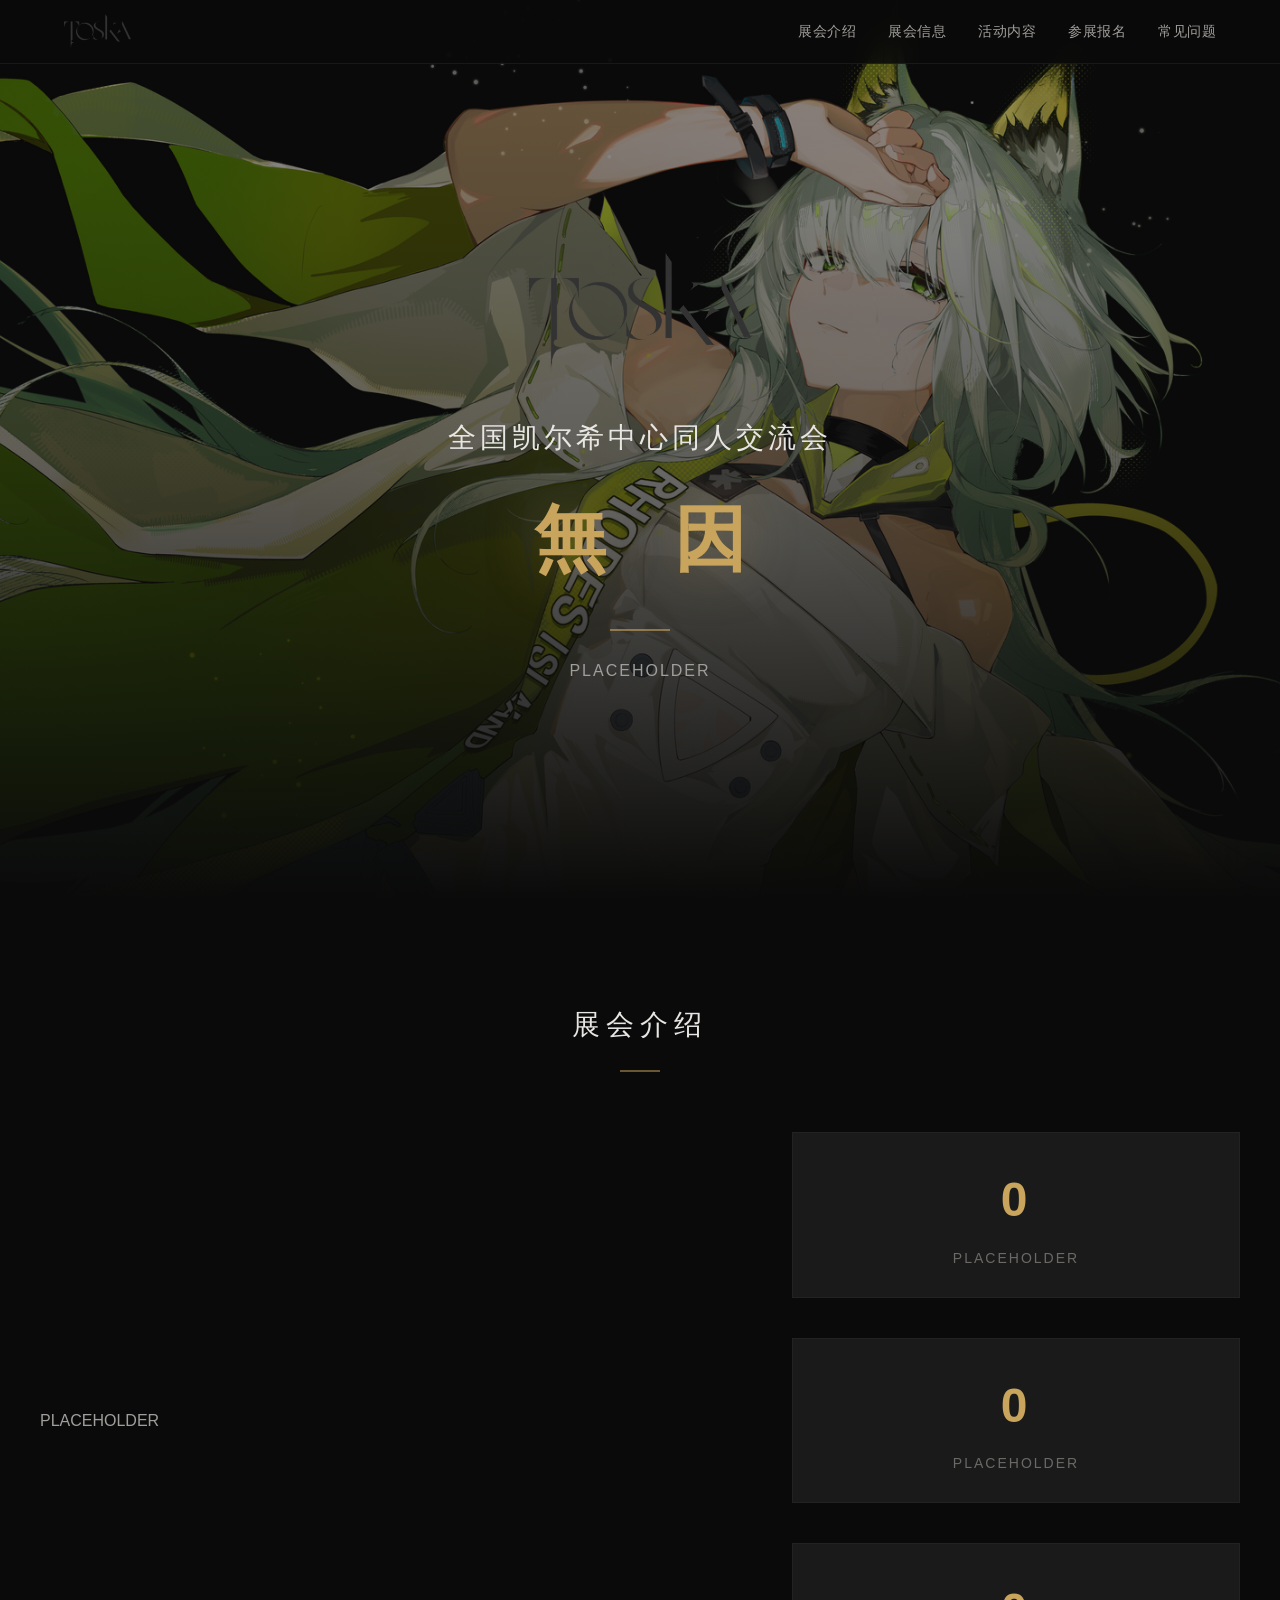
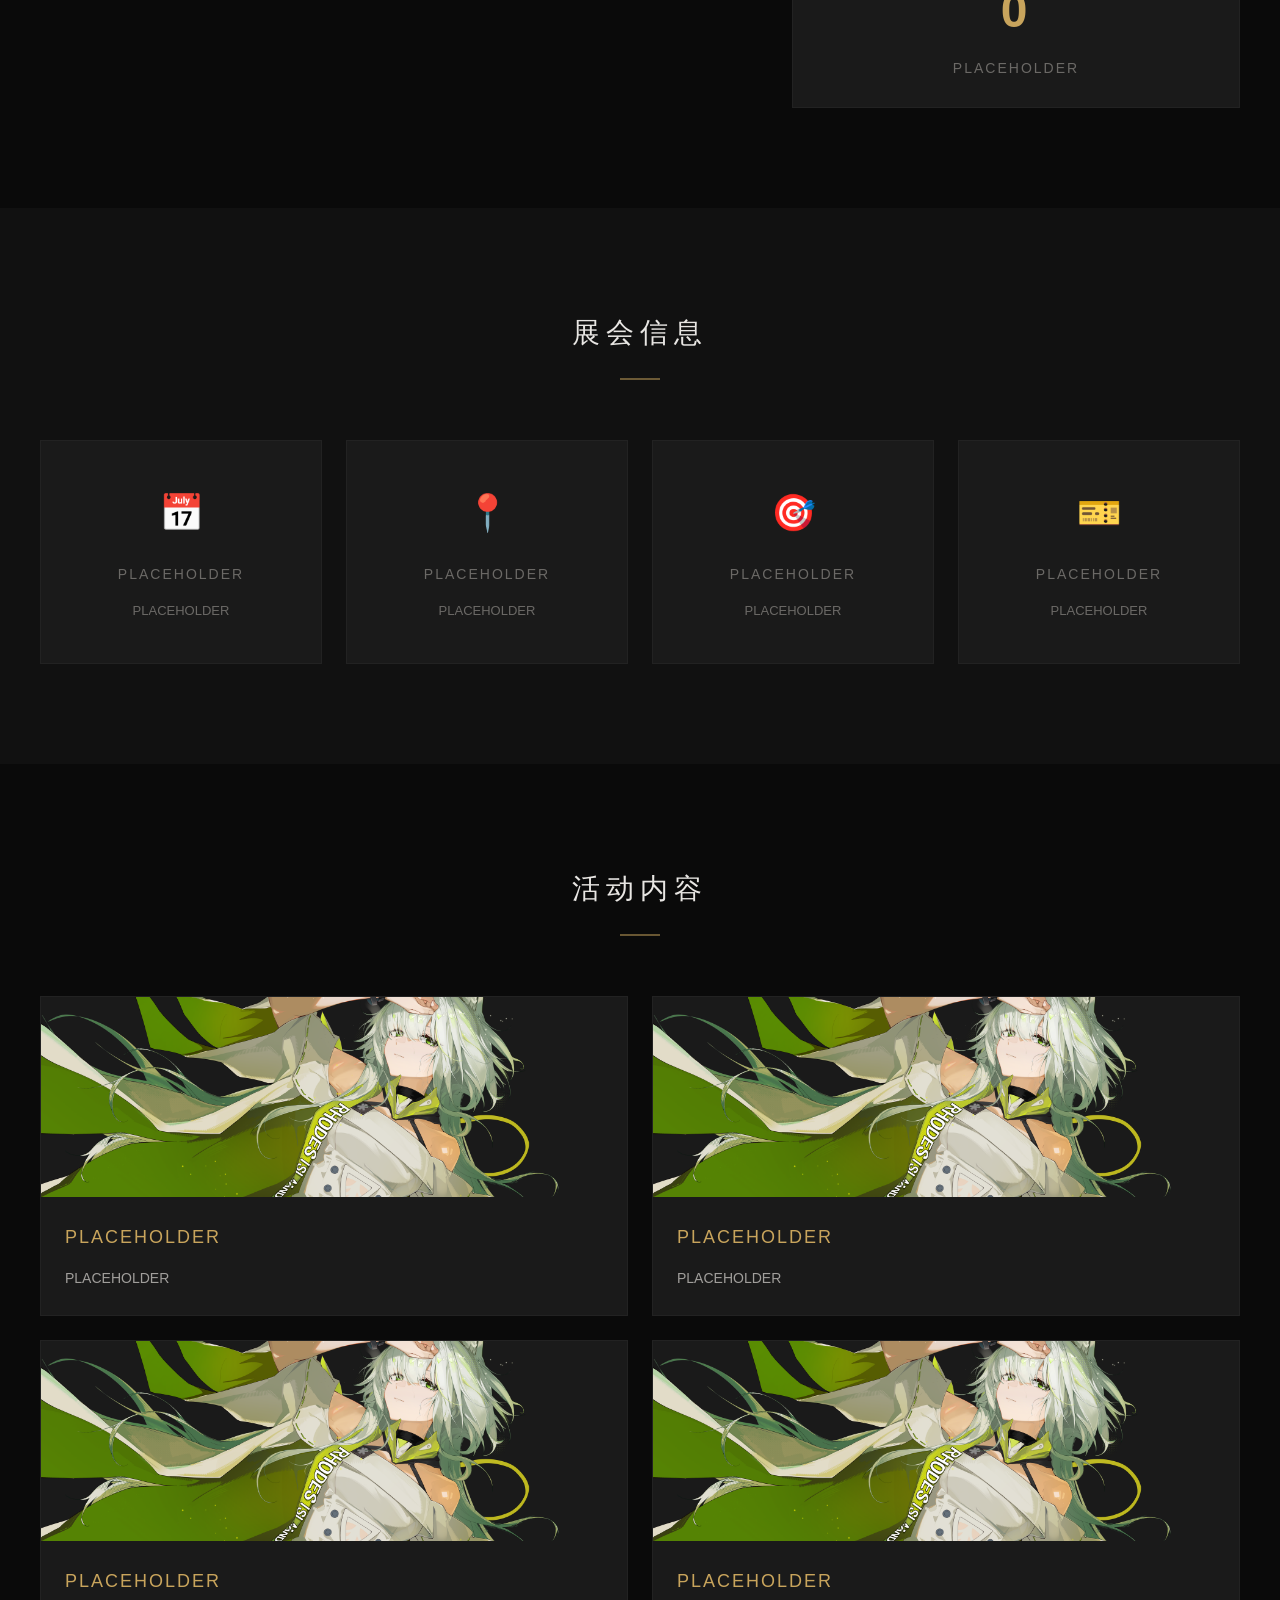
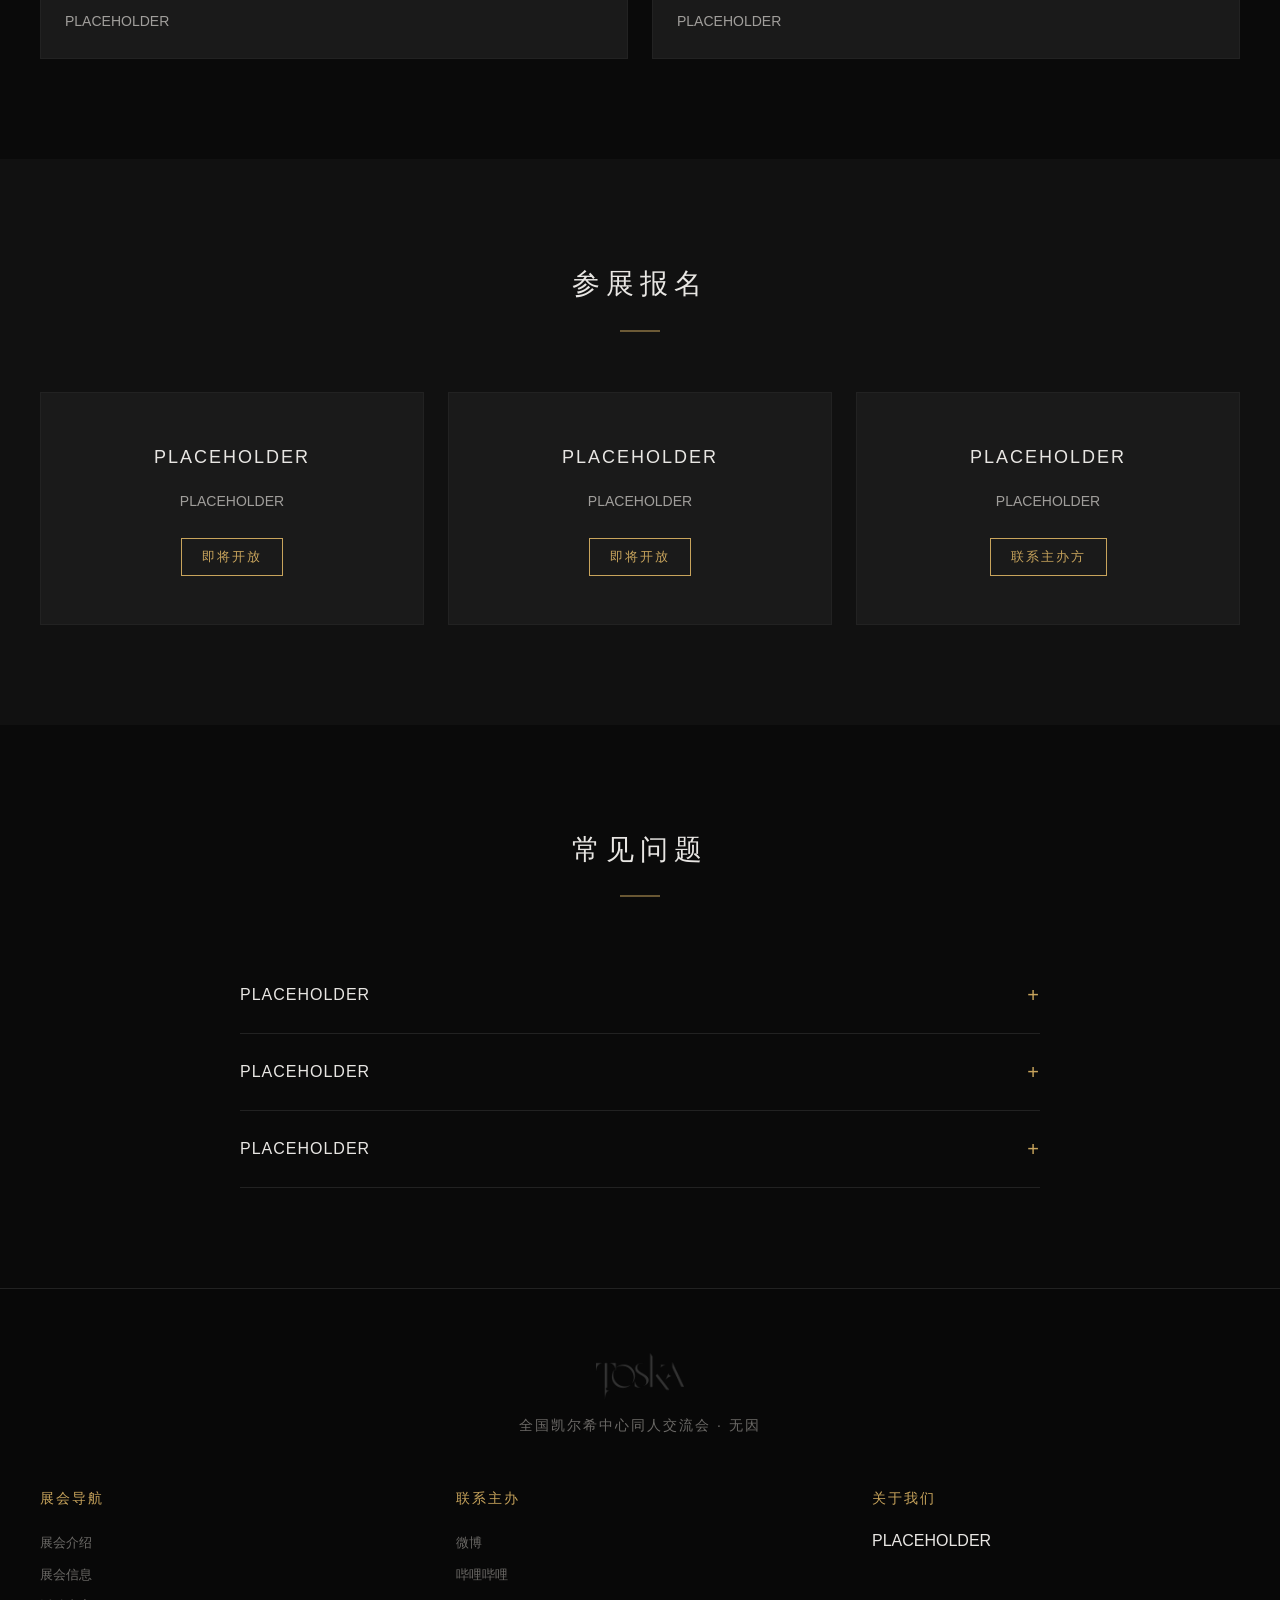
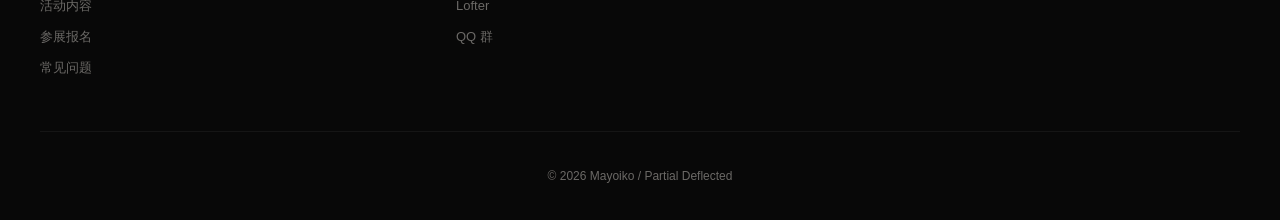
==== toska/index.html @ 3f709506 "restructure: main landing + /toska project, add CNAME" ====
<!DOCTYPE html>
<html lang="zh-CN">
<head>
  <meta charset="UTF-8">
  <meta name="viewport" content="width=device-width, initial-scale=1.0">
  <title>全国凯尔希中心同人交流会·无因 | TOSKA</title>
  <meta name="description" content="全国凯尔希中心同人交流会·无因">
  <link rel="stylesheet" href="style.css">
</head>
<body>

  <!-- Navigation -->
  <nav class="nav" id="nav">
    <div class="nav-inner">
      <a href="#hero" class="nav-logo">
        <img src="assets/images/toska-logo.png" alt="TOSKA">
      </a>
      <ul class="nav-links">
        <li><a href="#about">展会介绍</a></li>
        <li><a href="#info">展会信息</a></li>
        <li><a href="#content">活动内容</a></li>
        <li><a href="#register">参展报名</a></li>
        <li><a href="#faq">常见问题</a></li>
      </ul>
      <button class="nav-toggle" id="nav-toggle" aria-label="菜单">
        <span></span><span></span><span></span>
      </button>
    </div>
  </nav>

  <!-- Hero -->
  <section class="hero" id="hero">
    <div class="hero-bg" style="background-image: url('assets/images/toska-kv-nobg.png');"></div>
    <div class="hero-overlay"></div>
    <div class="hero-content">
      <div class="hero-logo">
        <img src="assets/images/toska-logo.png" alt="TOSKA">
      </div>
      <h1 class="hero-title">全国凯尔希中心同人交流会</h1>
      <p class="hero-subtitle">無 因</p>
      <div class="hero-divider"></div>
      <p class="hero-desc">PLACEHOLDER</p>
    </div>
  </section>

  <!-- About -->
  <section class="section" id="about">
    <div class="section-inner">
      <h2 class="section-title">展会介绍</h2>
      <div class="section-divider"></div>
      <div class="about-grid">
        <div class="about-text">
          <p>PLACEHOLDER</p>
        </div>
        <div class="about-stats">
          <div class="stat-item">
            <span class="stat-num">0</span>
            <span class="stat-label">PLACEHOLDER</span>
          </div>
          <div class="stat-item">
            <span class="stat-num">0</span>
            <span class="stat-label">PLACEHOLDER</span>
          </div>
          <div class="stat-item">
            <span class="stat-num">0</span>
            <span class="stat-label">PLACEHOLDER</span>
          </div>
        </div>
      </div>
    </div>
  </section>

  <!-- Info -->
  <section class="section section-alt" id="info">
    <div class="section-inner">
      <h2 class="section-title">展会信息</h2>
      <div class="section-divider"></div>
      <div class="info-grid">
        <div class="info-card">
          <div class="info-icon">📅</div>
          <h3>PLACEHOLDER</h3>
          <p>PLACEHOLDER</p>
        </div>
        <div class="info-card">
          <div class="info-icon">📍</div>
          <h3>PLACEHOLDER</h3>
          <p>PLACEHOLDER</p>
        </div>
        <div class="info-card">
          <div class="info-icon">🎯</div>
          <h3>PLACEHOLDER</h3>
          <p>PLACEHOLDER</p>
        </div>
        <div class="info-card">
          <div class="info-icon">🎫</div>
          <h3>PLACEHOLDER</h3>
          <p>PLACEHOLDER</p>
        </div>
      </div>
    </div>
  </section>

  <!-- Content -->
  <section class="section" id="content">
    <div class="section-inner">
      <h2 class="section-title">活动内容</h2>
      <div class="section-divider"></div>
      <div class="content-grid">
        <div class="content-card">
          <div class="content-card-img" style="background-image: url('assets/images/toska-kv-nobg.png');"></div>
          <div class="content-card-body">
            <h3>PLACEHOLDER</h3>
            <p>PLACEHOLDER</p>
          </div>
        </div>
        <div class="content-card">
          <div class="content-card-img" style="background-image: url('assets/images/toska-kv-nobg.png');"></div>
          <div class="content-card-body">
            <h3>PLACEHOLDER</h3>
            <p>PLACEHOLDER</p>
          </div>
        </div>
        <div class="content-card">
          <div class="content-card-img" style="background-image: url('assets/images/toska-kv-nobg.png');"></div>
          <div class="content-card-body">
            <h3>PLACEHOLDER</h3>
            <p>PLACEHOLDER</p>
          </div>
        </div>
        <div class="content-card">
          <div class="content-card-img" style="background-image: url('assets/images/toska-kv-nobg.png');"></div>
          <div class="content-card-body">
            <h3>PLACEHOLDER</h3>
            <p>PLACEHOLDER</p>
          </div>
        </div>
      </div>
    </div>
  </section>

  <!-- Register -->
  <section class="section section-alt" id="register">
    <div class="section-inner">
      <h2 class="section-title">参展报名</h2>
      <div class="section-divider"></div>
      <div class="register-grid">
        <div class="register-card">
          <h3>PLACEHOLDER</h3>
          <p>PLACEHOLDER</p>
          <div class="register-status">即将开放</div>
        </div>
        <div class="register-card">
          <h3>PLACEHOLDER</h3>
          <p>PLACEHOLDER</p>
          <div class="register-status">即将开放</div>
        </div>
        <div class="register-card">
          <h3>PLACEHOLDER</h3>
          <p>PLACEHOLDER</p>
          <div class="register-status">联系主办方</div>
        </div>
      </div>
    </div>
  </section>

  <!-- FAQ -->
  <section class="section" id="faq">
    <div class="section-inner">
      <h2 class="section-title">常见问题</h2>
      <div class="section-divider"></div>
      <div class="faq-list">
        <details class="faq-item">
          <summary>PLACEHOLDER</summary>
          <div class="faq-answer"><p>PLACEHOLDER</p></div>
        </details>
        <details class="faq-item">
          <summary>PLACEHOLDER</summary>
          <div class="faq-answer"><p>PLACEHOLDER</p></div>
        </details>
        <details class="faq-item">
          <summary>PLACEHOLDER</summary>
          <div class="faq-answer"><p>PLACEHOLDER</p></div>
        </details>
      </div>
    </div>
  </section>

  <!-- Footer -->
  <footer class="footer">
    <div class="footer-inner">
      <div class="footer-brand">
        <img src="assets/images/toska-logo.png" alt="TOSKA" class="footer-logo">
        <p>全国凯尔希中心同人交流会 · 无因</p>
      </div>
      <div class="footer-links">
        <div class="footer-col">
          <h4>展会导航</h4>
          <a href="#about">展会介绍</a>
          <a href="#info">展会信息</a>
          <a href="#content">活动内容</a>
          <a href="#register">参展报名</a>
          <a href="#faq">常见问题</a>
        </div>
        <div class="footer-col">
          <h4>联系主办</h4>
          <a href="#">微博</a>
          <a href="#">哔哩哔哩</a>
          <a href="#">Lofter</a>
          <a href="#">QQ 群</a>
        </div>
        <div class="footer-col">
          <h4>关于我们</h4>
          <p>PLACEHOLDER</p>
        </div>
      </div>
      <div class="footer-bottom">
        <p>&copy; 2026 Mayoiko / Partial Deflected</p>
      </div>
    </div>
  </footer>

  <script src="script.js"></script>
</body>
</html>
---- toska/style.css ----
/* ===== Reset & Base ===== */
*, *::before, *::after {
  margin: 0;
  padding: 0;
  box-sizing: border-box;
}

:root {
  --bg-primary: #0a0a0a;
  --bg-secondary: #111111;
  --bg-card: #1a1a1a;
  --text-primary: #e8e6e3;
  --text-secondary: #a09e9b;
  --text-muted: #6b6966;
  --accent: #c8a45c;
  --accent-dim: rgba(200, 164, 92, 0.15);
  --accent-glow: rgba(200, 164, 92, 0.3);
  --divider: #222;
  --nav-height: 64px;
  --max-width: 1200px;
}

html {
  scroll-behavior: smooth;
  scroll-padding-top: var(--nav-height);
}

body {
  font-family: "Noto Sans SC", "PingFang SC", "Microsoft YaHei", sans-serif;
  background: var(--bg-primary);
  color: var(--text-primary);
  line-height: 1.8;
  -webkit-font-smoothing: antialiased;
}

a {
  color: inherit;
  text-decoration: none;
}

img {
  max-width: 100%;
  display: block;
}

/* ===== Navigation ===== */
.nav {
  position: fixed;
  top: 0;
  left: 0;
  right: 0;
  z-index: 1000;
  height: var(--nav-height);
  background: rgba(10, 10, 10, 0.85);
  backdrop-filter: blur(12px);
  -webkit-backdrop-filter: blur(12px);
  border-bottom: 1px solid rgba(255, 255, 255, 0.06);
  transition: background 0.3s;
}

.nav-inner {
  max-width: var(--max-width);
  margin: 0 auto;
  padding: 0 24px;
  height: 100%;
  display: flex;
  align-items: center;
  justify-content: space-between;
}

.nav-logo img {
  height: 36px;
  width: auto;
}

.nav-links {
  list-style: none;
  display: flex;
  gap: 32px;
}

.nav-links a {
  font-size: 14px;
  color: var(--text-secondary);
  transition: color 0.3s;
  letter-spacing: 0.5px;
}

.nav-links a:hover {
  color: var(--accent);
}

.nav-toggle {
  display: none;
  flex-direction: column;
  gap: 5px;
  background: none;
  border: none;
  cursor: pointer;
  padding: 4px;
}

.nav-toggle span {
  display: block;
  width: 24px;
  height: 2px;
  background: var(--text-primary);
  transition: all 0.3s;
}

/* ===== Hero ===== */
.hero {
  position: relative;
  min-height: 100vh;
  display: flex;
  align-items: center;
  justify-content: center;
  overflow: hidden;
}

.hero-bg {
  position: absolute;
  inset: 0;
  background-size: cover;
  background-position: center;
  background-repeat: no-repeat;
  transform: scale(1.05);
  transition: transform 0.3s ease-out;
}

.hero-overlay {
  position: absolute;
  inset: 0;
  background: linear-gradient(
    to bottom,
    rgba(10, 10, 10, 0.4) 0%,
    rgba(10, 10, 10, 0.6) 50%,
    var(--bg-primary) 100%
  );
}

.hero-content {
  position: relative;
  z-index: 1;
  text-align: center;
  padding: 120px 24px 80px;
  max-width: 800px;
}

.hero-logo {
  margin-bottom: 40px;
}

.hero-logo img {
  max-height: 120px;
  margin: 0 auto;
}

.hero-title {
  font-size: 28px;
  font-weight: 400;
  letter-spacing: 4px;
  color: var(--text-primary);
  margin-bottom: 12px;
}

.hero-subtitle {
  font-size: 72px;
  font-weight: 700;
  color: var(--accent);
  letter-spacing: 24px;
  margin-right: -24px;
  margin-bottom: 20px;
  text-shadow: 0 0 60px var(--accent-glow);
}

.hero-divider {
  width: 60px;
  height: 2px;
  background: var(--accent);
  margin: 24px auto;
  opacity: 0.6;
}

.hero-desc {
  font-size: 16px;
  color: var(--text-secondary);
  letter-spacing: 2px;
  line-height: 2;
}

/* ===== Sections ===== */
.section {
  padding: 100px 24px;
}

.section-alt {
  background: var(--bg-secondary);
}

.section-inner {
  max-width: var(--max-width);
  margin: 0 auto;
}

.section-title {
  font-size: 28px;
  font-weight: 500;
  letter-spacing: 6px;
  text-align: center;
  color: var(--text-primary);
}

.section-divider {
  width: 40px;
  height: 2px;
  background: var(--accent);
  margin: 20px auto 60px;
  opacity: 0.5;
}

/* ===== About ===== */
.about-grid {
  display: grid;
  grid-template-columns: 1.5fr 1fr;
  gap: 80px;
  align-items: center;
}

.about-text {
  color: var(--text-secondary);
  font-size: 16px;
  line-height: 2.2;
}

.about-stats {
  display: flex;
  flex-direction: column;
  gap: 40px;
}

.stat-item {
  text-align: center;
  padding: 24px;
  border: 1px solid var(--divider);
  background: var(--bg-card);
}

.stat-num {
  display: block;
  font-size: 48px;
  font-weight: 700;
  color: var(--accent);
  letter-spacing: 4px;
}

.stat-label {
  font-size: 14px;
  color: var(--text-muted);
  letter-spacing: 2px;
}

/* ===== Info ===== */
.info-grid {
  display: grid;
  grid-template-columns: repeat(4, 1fr);
  gap: 24px;
}

.info-card {
  text-align: center;
  padding: 40px 20px;
  background: var(--bg-card);
  border: 1px solid var(--divider);
  transition: border-color 0.3s, transform 0.3s;
}

.info-card:hover {
  border-color: var(--accent);
  transform: translateY(-4px);
}

.info-icon {
  font-size: 36px;
  margin-bottom: 16px;
}

.info-card h3 {
  font-size: 14px;
  color: var(--text-muted);
  font-weight: 400;
  letter-spacing: 2px;
  margin-bottom: 12px;
}

.info-highlight {
  font-size: 20px;
  color: var(--accent);
  font-weight: 600;
  margin-bottom: 8px;
}

.info-card p {
  font-size: 13px;
  color: var(--text-muted);
}

/* ===== Content ===== */
.content-grid {
  display: grid;
  grid-template-columns: repeat(2, 1fr);
  gap: 24px;
}

.content-card {
  background: var(--bg-card);
  border: 1px solid var(--divider);
  overflow: hidden;
  transition: border-color 0.3s, transform 0.3s;
}

.content-card:hover {
  border-color: var(--accent);
  transform: translateY(-4px);
}

.content-card-img {
  height: 200px;
  background-size: cover;
  background-position: center;
}

.content-card-body {
  padding: 24px;
}

.content-card-body h3 {
  font-size: 18px;
  font-weight: 500;
  color: var(--accent);
  margin-bottom: 12px;
  letter-spacing: 2px;
}

.content-card-body p {
  font-size: 14px;
  color: var(--text-secondary);
  line-height: 1.8;
}

/* ===== Register ===== */
.register-grid {
  display: grid;
  grid-template-columns: repeat(3, 1fr);
  gap: 24px;
}

.register-card {
  background: var(--bg-card);
  border: 1px solid var(--divider);
  padding: 48px 32px;
  text-align: center;
  transition: border-color 0.3s;
}

.register-card:hover {
  border-color: var(--accent);
}

.register-card h3 {
  font-size: 18px;
  font-weight: 500;
  color: var(--text-primary);
  margin-bottom: 16px;
  letter-spacing: 2px;
}

.register-card p {
  font-size: 14px;
  color: var(--text-secondary);
  line-height: 1.8;
  margin-bottom: 24px;
}

.register-status {
  display: inline-block;
  padding: 6px 20px;
  border: 1px solid var(--accent);
  color: var(--accent);
  font-size: 13px;
  letter-spacing: 2px;
}

/* ===== FAQ ===== */
.faq-list {
  max-width: 800px;
  margin: 0 auto;
}

.faq-item {
  border-bottom: 1px solid var(--divider);
}

.faq-item summary {
  padding: 20px 0;
  font-size: 16px;
  cursor: pointer;
  letter-spacing: 1px;
  list-style: none;
  display: flex;
  justify-content: space-between;
  align-items: center;
  transition: color 0.3s;
}

.faq-item summary:hover {
  color: var(--accent);
}

.faq-item summary::after {
  content: "+";
  font-size: 20px;
  color: var(--accent);
  font-weight: 300;
}

.faq-item[open] summary::after {
  content: "−";
}

.faq-answer {
  padding: 0 0 20px;
  color: var(--text-secondary);
  font-size: 14px;
  line-height: 2;
}

/* ===== Footer ===== */
.footer {
  background: #080808;
  border-top: 1px solid var(--divider);
  padding: 64px 24px 32px;
}

.footer-inner {
  max-width: var(--max-width);
  margin: 0 auto;
}

.footer-brand {
  text-align: center;
  margin-bottom: 48px;
}

.footer-logo {
  height: 48px;
  margin: 0 auto 12px;
}

.footer-brand p {
  color: var(--text-muted);
  font-size: 14px;
  letter-spacing: 2px;
}

.footer-links {
  display: grid;
  grid-template-columns: repeat(3, 1fr);
  gap: 48px;
  margin-bottom: 48px;
}

.footer-col h4 {
  font-size: 14px;
  color: var(--accent);
  font-weight: 500;
  letter-spacing: 2px;
  margin-bottom: 16px;
}

.footer-col a {
  display: block;
  font-size: 13px;
  color: var(--text-muted);
  line-height: 2.4;
  transition: color 0.3s;
}

.footer-col a:hover {
  color: var(--text-primary);
}

.footer-text {
  font-size: 13px;
  color: var(--text-muted);
  line-height: 2;
}

.footer-bottom {
  text-align: center;
  padding-top: 32px;
  border-top: 1px solid rgba(255, 255, 255, 0.05);
}

.footer-bottom p {
  font-size: 12px;
  color: var(--text-muted);
  line-height: 2;
}

/* ===== Responsive ===== */
@media (max-width: 1024px) {
  .info-grid {
    grid-template-columns: repeat(2, 1fr);
  }
}

@media (max-width: 768px) {
  .nav-links {
    display: none;
  }

  .nav-toggle {
    display: flex;
  }

  .nav.open .nav-links {
    display: flex;
    flex-direction: column;
    position: absolute;
    top: var(--nav-height);
    left: 0;
    right: 0;
    background: rgba(10, 10, 10, 0.95);
    backdrop-filter: blur(12px);
    padding: 24px;
    gap: 16px;
    border-bottom: 1px solid var(--divider);
  }

  .hero-subtitle {
    font-size: 48px;
    letter-spacing: 12px;
    margin-right: -12px;
  }

  .hero-title {
    font-size: 20px;
    letter-spacing: 2px;
  }

  .about-grid {
    grid-template-columns: 1fr;
    gap: 48px;
  }

  .info-grid {
    grid-template-columns: 1fr;
  }

  .content-grid {
    grid-template-columns: 1fr;
  }

  .register-grid {
    grid-template-columns: 1fr;
  }

  .footer-links {
    grid-template-columns: 1fr;
    gap: 32px;
  }

  .section {
    padding: 64px 24px;
  }
}
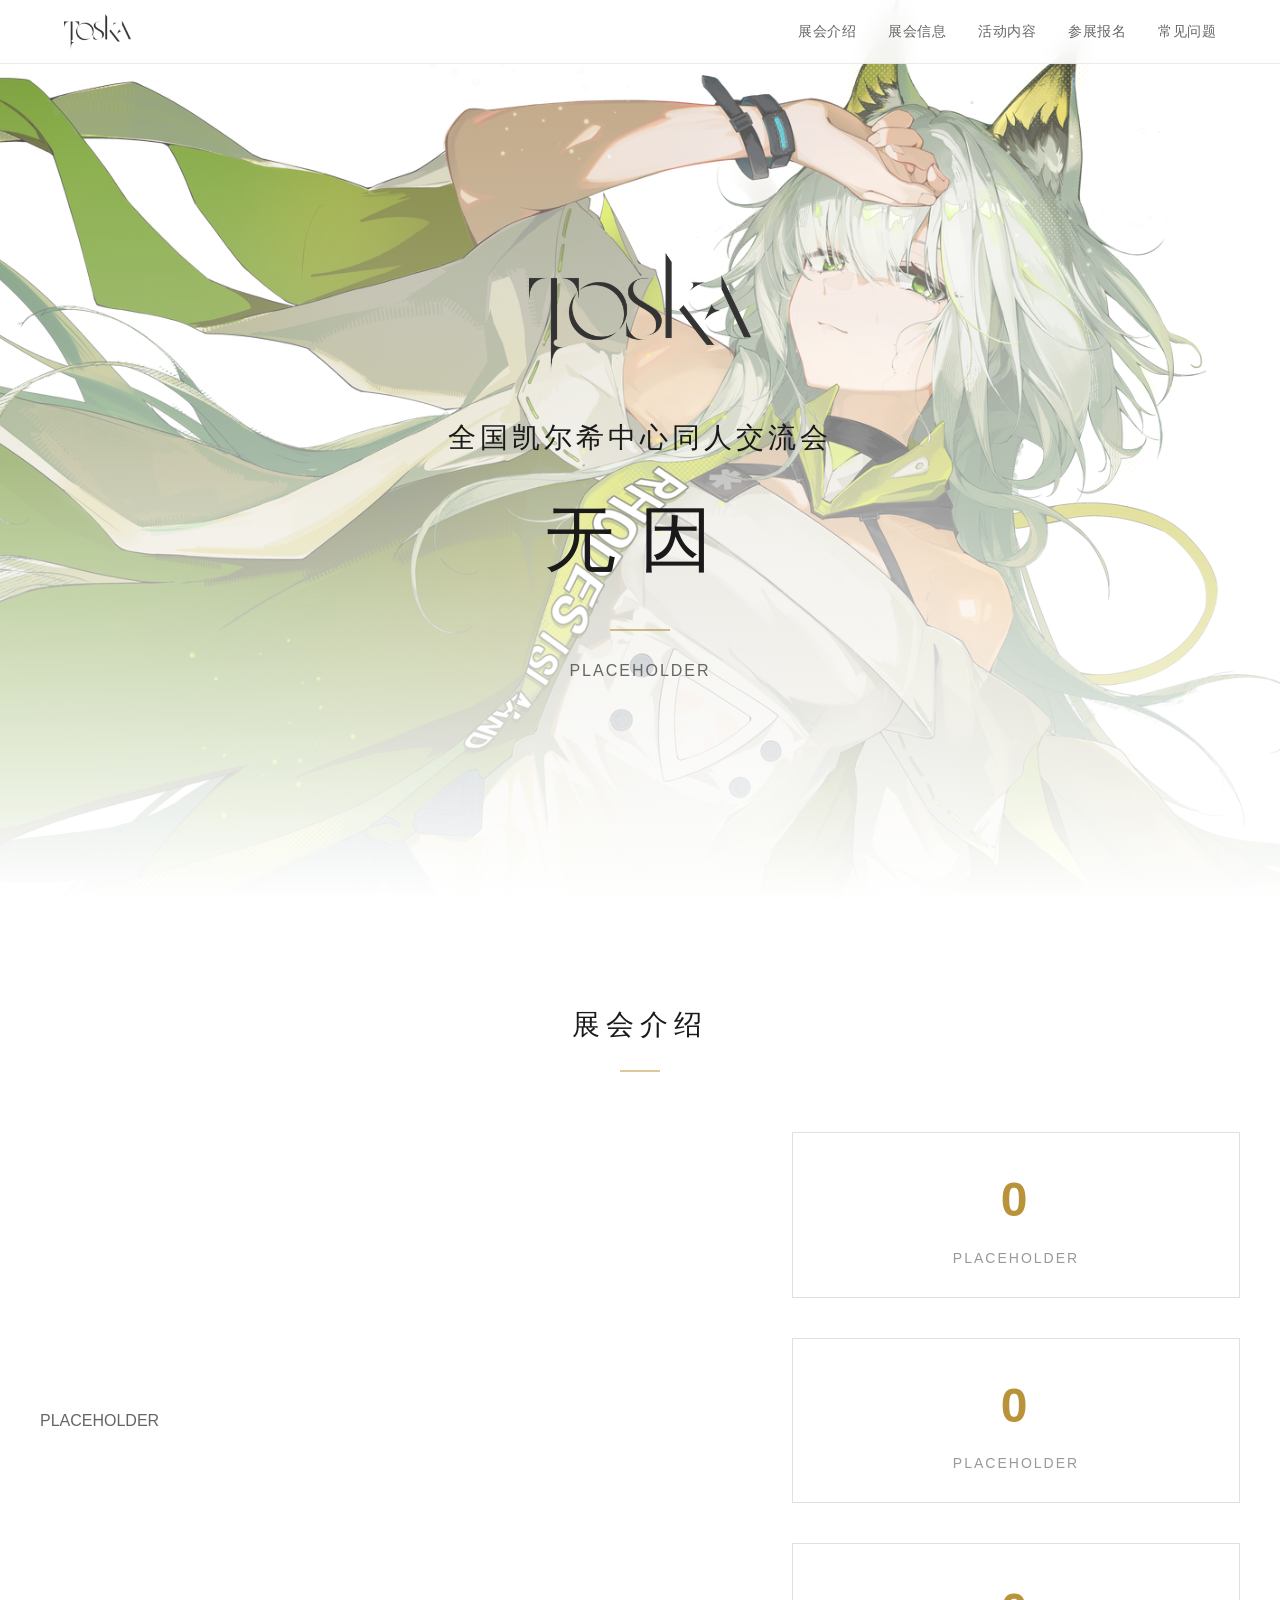
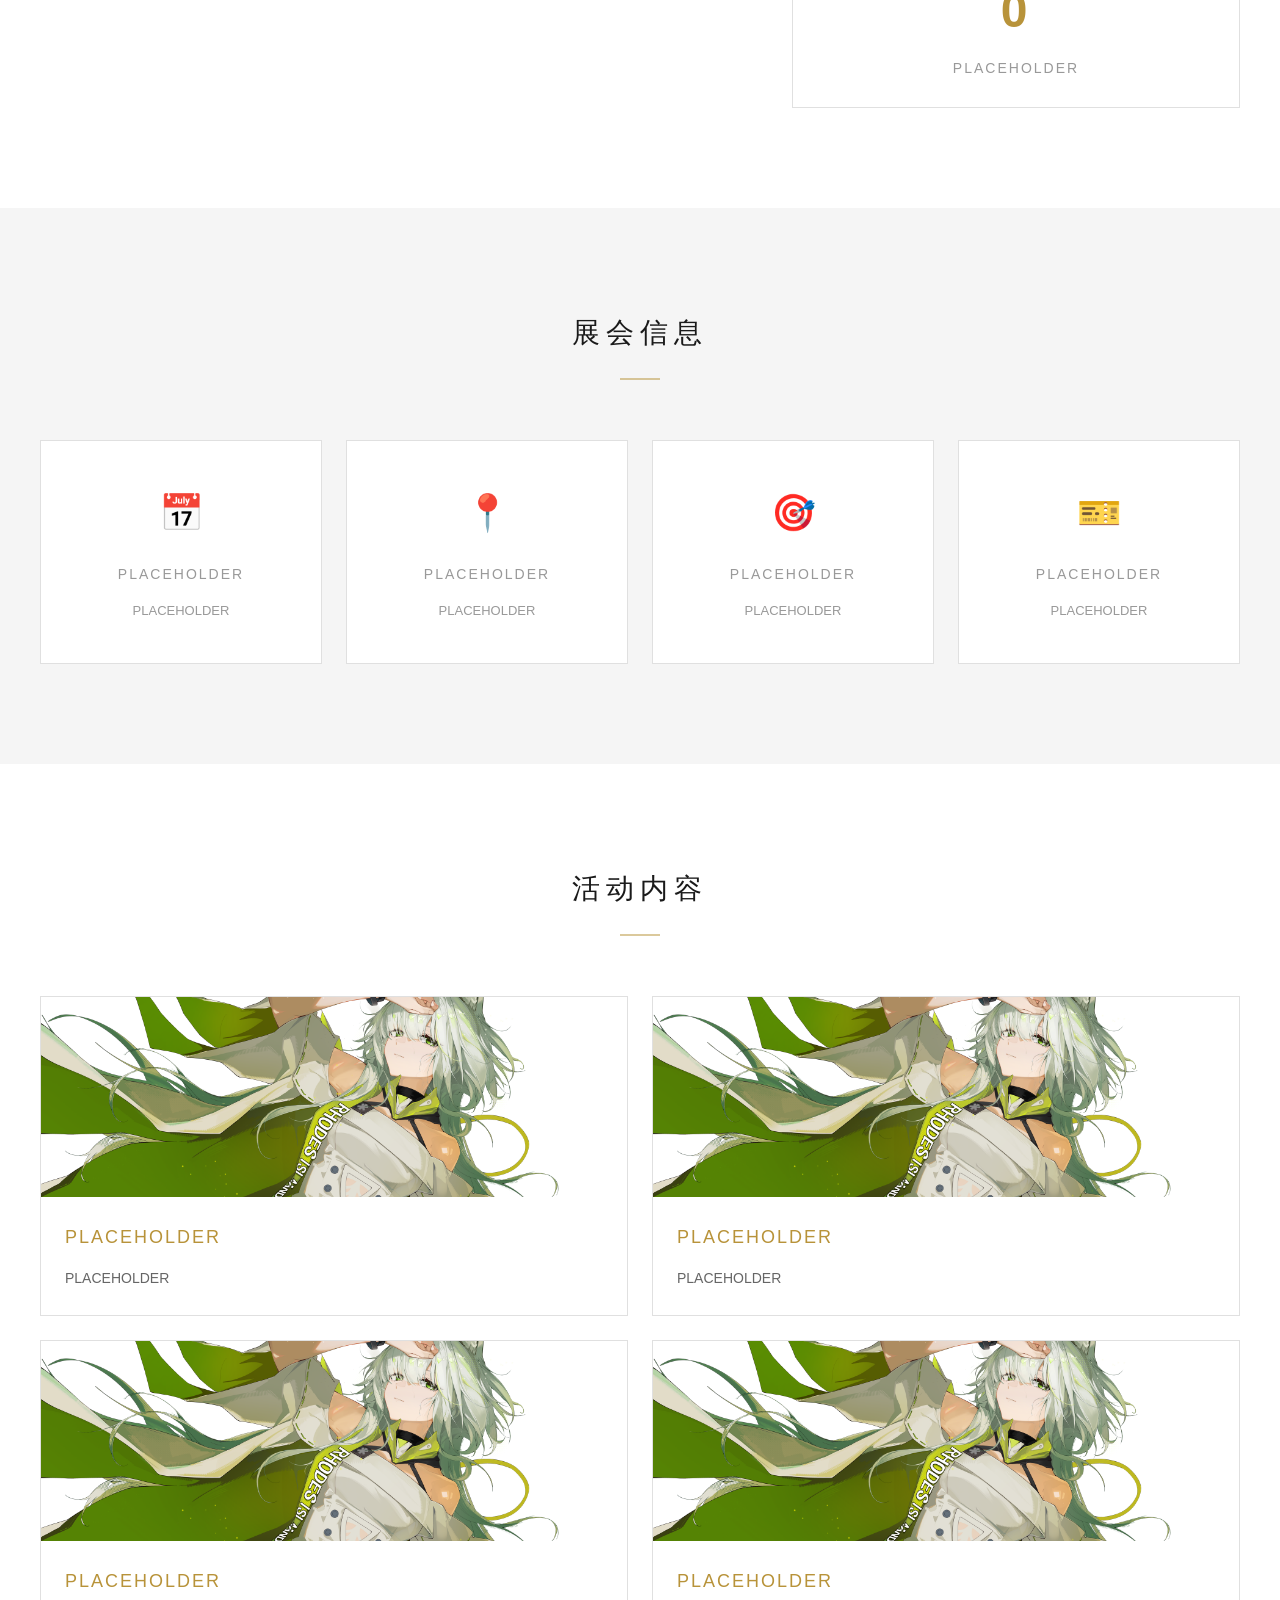
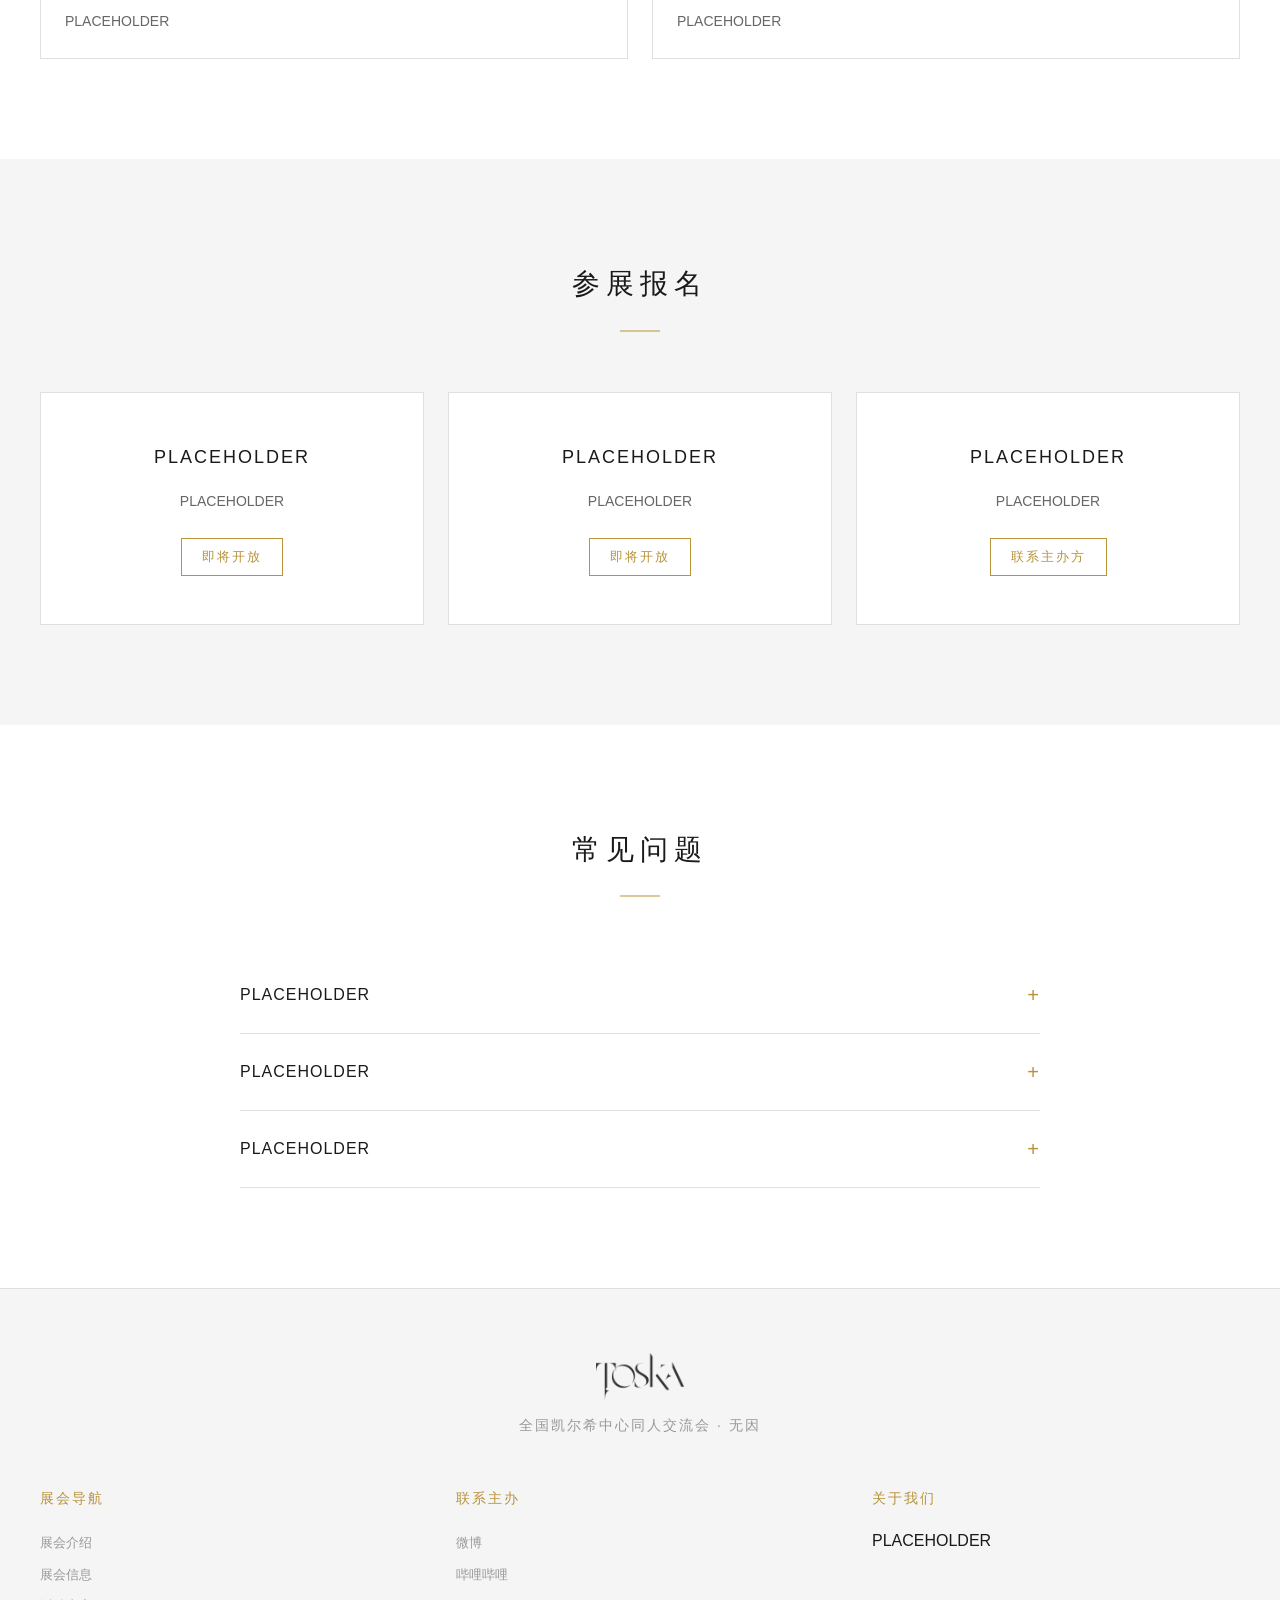
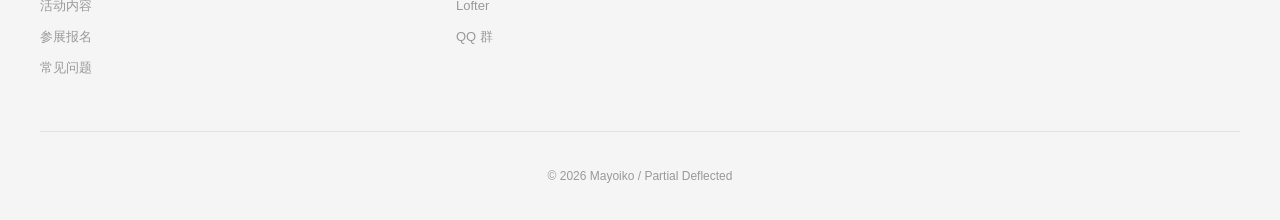
==== commit ece47c76: "Update 2026-07-05 02" ====
--- a/toska/index.html
+++ b/toska/index.html
@@ -37,7 +37,7 @@
         <img src="assets/images/toska-logo.png" alt="TOSKA">
       </div>
       <h1 class="hero-title">全国凯尔希中心同人交流会</h1>
-      <p class="hero-subtitle">無 因</p>
+      <p class="hero-subtitle">无因</p>
       <div class="hero-divider"></div>
       <p class="hero-desc">PLACEHOLDER</p>
     </div>
--- a/toska/style.css
+++ b/toska/style.css
@@ -6,16 +6,16 @@
 }
 
 :root {
-  --bg-primary: #0a0a0a;
-  --bg-secondary: #111111;
-  --bg-card: #1a1a1a;
-  --text-primary: #e8e6e3;
-  --text-secondary: #a09e9b;
-  --text-muted: #6b6966;
-  --accent: #c8a45c;
-  --accent-dim: rgba(200, 164, 92, 0.15);
-  --accent-glow: rgba(200, 164, 92, 0.3);
-  --divider: #222;
+  --bg-primary: #ffffff;
+  --bg-secondary: #f5f5f5;
+  --bg-card: #ffffff;
+  --text-primary: #1a1a1a;
+  --text-secondary: #666666;
+  --text-muted: #999999;
+  --accent: #b8933a;
+  --accent-dim: rgba(184, 147, 58, 0.1);
+  --accent-glow: rgba(184, 147, 58, 0.2);
+  --divider: #e0e0e0;
   --nav-height: 64px;
   --max-width: 1200px;
 }
@@ -51,10 +51,10 @@
   right: 0;
   z-index: 1000;
   height: var(--nav-height);
-  background: rgba(10, 10, 10, 0.85);
+  background: rgba(255, 255, 255, 0.9);
   backdrop-filter: blur(12px);
   -webkit-backdrop-filter: blur(12px);
-  border-bottom: 1px solid rgba(255, 255, 255, 0.06);
+  border-bottom: 1px solid rgba(0, 0, 0, 0.08);
   transition: background 0.3s;
 }
 
@@ -133,8 +133,8 @@
   inset: 0;
   background: linear-gradient(
     to bottom,
-    rgba(10, 10, 10, 0.4) 0%,
-    rgba(10, 10, 10, 0.6) 50%,
+    rgba(255, 255, 255, 0.2) 0%,
+    rgba(255, 255, 255, 0.5) 50%,
     var(--bg-primary) 100%
   );
 }
@@ -166,12 +166,10 @@
 
 .hero-subtitle {
   font-size: 72px;
-  font-weight: 700;
-  color: var(--accent);
+  font-weight: 300;
+  color: #1a1a1a;
   letter-spacing: 24px;
-  margin-right: -24px;
   margin-bottom: 20px;
-  text-shadow: 0 0 60px var(--accent-glow);
 }
 
 .hero-divider {
@@ -437,7 +435,7 @@
 
 /* ===== Footer ===== */
 .footer {
-  background: #080808;
+  background: #f5f5f5;
   border-top: 1px solid var(--divider);
   padding: 64px 24px 32px;
 }
@@ -499,7 +497,7 @@
 .footer-bottom {
   text-align: center;
   padding-top: 32px;
-  border-top: 1px solid rgba(255, 255, 255, 0.05);
+  border-top: 1px solid rgba(0, 0, 0, 0.08);
 }
 
 .footer-bottom p {
@@ -531,7 +529,7 @@
     top: var(--nav-height);
     left: 0;
     right: 0;
-    background: rgba(10, 10, 10, 0.95);
+    background: rgba(255, 255, 255, 0.95);
     backdrop-filter: blur(12px);
     padding: 24px;
     gap: 16px;
@@ -540,8 +538,8 @@
 
   .hero-subtitle {
     font-size: 48px;
+    font-weight: 300;
     letter-spacing: 12px;
-    margin-right: -12px;
   }
 
   .hero-title {
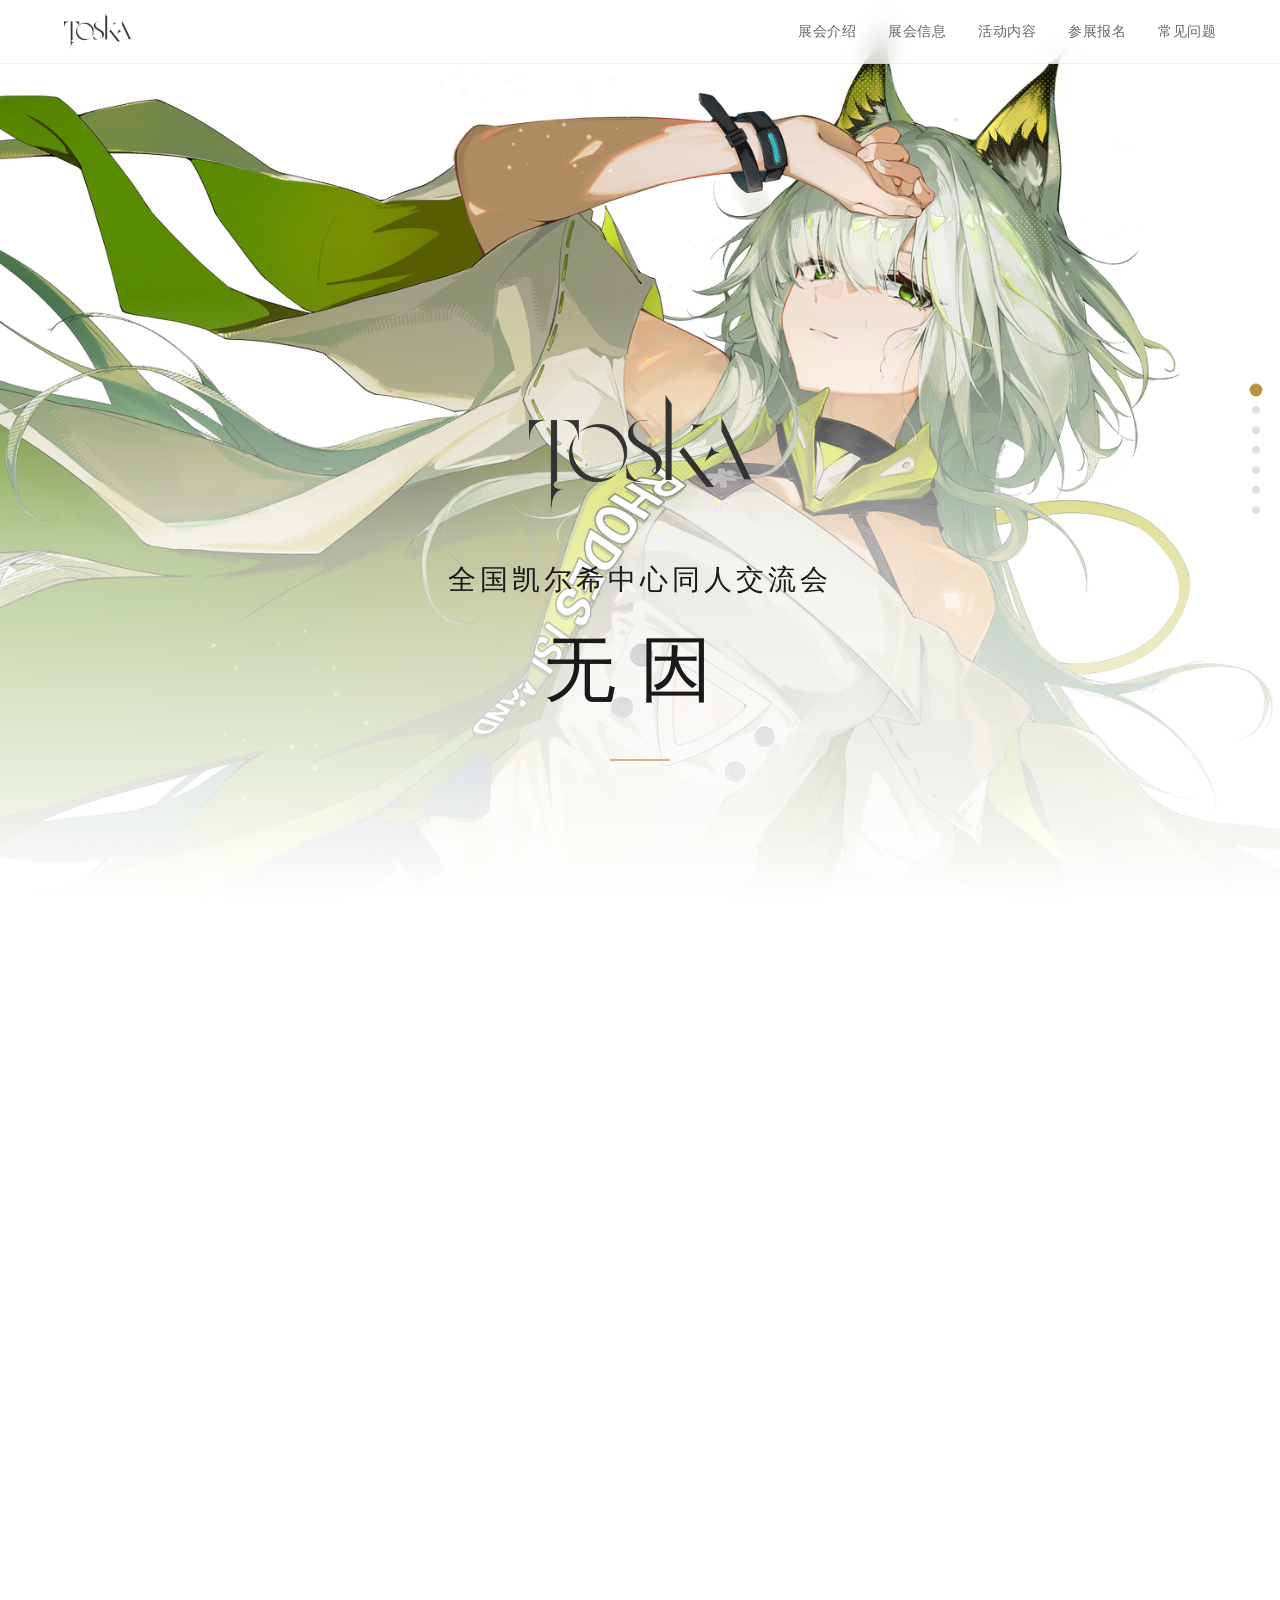
==== commit 4108d003: "Update 2026-07-05 03" ====
--- a/toska/index.html
+++ b/toska/index.html
@@ -9,18 +9,31 @@
 </head>
 <body>
 
+  <!-- Splash Screen -->
+  <div class="splash" id="splash">
+    <div class="splash-logo">
+      <img src="assets/images/toska-logo.png" alt="TOSKA">
+    </div>
+    <div class="splash-bar-wrap">
+      <div class="splash-bar-track">
+        <div class="splash-bar" id="splash-bar"></div>
+      </div>
+      <span class="splash-pct" id="splash-pct">0%</span>
+    </div>
+  </div>
+
   <!-- Navigation -->
   <nav class="nav" id="nav">
     <div class="nav-inner">
-      <a href="#hero" class="nav-logo">
+      <a href="#" class="nav-logo" data-page="0">
         <img src="assets/images/toska-logo.png" alt="TOSKA">
       </a>
       <ul class="nav-links">
-        <li><a href="#about">展会介绍</a></li>
-        <li><a href="#info">展会信息</a></li>
-        <li><a href="#content">活动内容</a></li>
-        <li><a href="#register">参展报名</a></li>
-        <li><a href="#faq">常见问题</a></li>
+        <li><a href="#" data-page="1">展会介绍</a></li>
+        <li><a href="#" data-page="2">展会信息</a></li>
+        <li><a href="#" data-page="3">活动内容</a></li>
+        <li><a href="#" data-page="4">参展报名</a></li>
+        <li><a href="#" data-page="5">常见问题</a></li>
       </ul>
       <button class="nav-toggle" id="nav-toggle" aria-label="菜单">
         <span></span><span></span><span></span>
@@ -28,196 +41,211 @@
     </div>
   </nav>
 
-  <!-- Hero -->
-  <section class="hero" id="hero">
-    <div class="hero-bg" style="background-image: url('assets/images/toska-kv-nobg.png');"></div>
-    <div class="hero-overlay"></div>
-    <div class="hero-content">
-      <div class="hero-logo">
-        <img src="assets/images/toska-logo.png" alt="TOSKA">
-      </div>
-      <h1 class="hero-title">全国凯尔希中心同人交流会</h1>
-      <p class="hero-subtitle">无因</p>
-      <div class="hero-divider"></div>
-      <p class="hero-desc">PLACEHOLDER</p>
-    </div>
-  </section>
-
-  <!-- About -->
-  <section class="section" id="about">
-    <div class="section-inner">
-      <h2 class="section-title">展会介绍</h2>
-      <div class="section-divider"></div>
-      <div class="about-grid">
-        <div class="about-text">
-          <p>PLACEHOLDER</p>
-        </div>
-        <div class="about-stats">
-          <div class="stat-item">
-            <span class="stat-num">0</span>
-            <span class="stat-label">PLACEHOLDER</span>
-          </div>
-          <div class="stat-item">
-            <span class="stat-num">0</span>
-            <span class="stat-label">PLACEHOLDER</span>
-          </div>
-          <div class="stat-item">
-            <span class="stat-num">0</span>
-            <span class="stat-label">PLACEHOLDER</span>
-          </div>
-        </div>
-      </div>
-    </div>
-  </section>
-
-  <!-- Info -->
-  <section class="section section-alt" id="info">
-    <div class="section-inner">
-      <h2 class="section-title">展会信息</h2>
-      <div class="section-divider"></div>
-      <div class="info-grid">
-        <div class="info-card">
-          <div class="info-icon">📅</div>
-          <h3>PLACEHOLDER</h3>
-          <p>PLACEHOLDER</p>
-        </div>
-        <div class="info-card">
-          <div class="info-icon">📍</div>
-          <h3>PLACEHOLDER</h3>
-          <p>PLACEHOLDER</p>
-        </div>
-        <div class="info-card">
-          <div class="info-icon">🎯</div>
-          <h3>PLACEHOLDER</h3>
-          <p>PLACEHOLDER</p>
-        </div>
-        <div class="info-card">
-          <div class="info-icon">🎫</div>
-          <h3>PLACEHOLDER</h3>
-          <p>PLACEHOLDER</p>
-        </div>
-      </div>
-    </div>
-  </section>
-
-  <!-- Content -->
-  <section class="section" id="content">
-    <div class="section-inner">
-      <h2 class="section-title">活动内容</h2>
-      <div class="section-divider"></div>
-      <div class="content-grid">
-        <div class="content-card">
-          <div class="content-card-img" style="background-image: url('assets/images/toska-kv-nobg.png');"></div>
-          <div class="content-card-body">
-            <h3>PLACEHOLDER</h3>
-            <p>PLACEHOLDER</p>
-          </div>
-        </div>
-        <div class="content-card">
-          <div class="content-card-img" style="background-image: url('assets/images/toska-kv-nobg.png');"></div>
-          <div class="content-card-body">
-            <h3>PLACEHOLDER</h3>
-            <p>PLACEHOLDER</p>
-          </div>
-        </div>
-        <div class="content-card">
-          <div class="content-card-img" style="background-image: url('assets/images/toska-kv-nobg.png');"></div>
-          <div class="content-card-body">
-            <h3>PLACEHOLDER</h3>
-            <p>PLACEHOLDER</p>
-          </div>
-        </div>
-        <div class="content-card">
-          <div class="content-card-img" style="background-image: url('assets/images/toska-kv-nobg.png');"></div>
-          <div class="content-card-body">
-            <h3>PLACEHOLDER</h3>
-            <p>PLACEHOLDER</p>
-          </div>
-        </div>
-      </div>
-    </div>
-  </section>
-
-  <!-- Register -->
-  <section class="section section-alt" id="register">
-    <div class="section-inner">
-      <h2 class="section-title">参展报名</h2>
-      <div class="section-divider"></div>
-      <div class="register-grid">
-        <div class="register-card">
-          <h3>PLACEHOLDER</h3>
-          <p>PLACEHOLDER</p>
-          <div class="register-status">即将开放</div>
-        </div>
-        <div class="register-card">
-          <h3>PLACEHOLDER</h3>
-          <p>PLACEHOLDER</p>
-          <div class="register-status">即将开放</div>
-        </div>
-        <div class="register-card">
-          <h3>PLACEHOLDER</h3>
-          <p>PLACEHOLDER</p>
-          <div class="register-status">联系主办方</div>
-        </div>
-      </div>
-    </div>
-  </section>
-
-  <!-- FAQ -->
-  <section class="section" id="faq">
-    <div class="section-inner">
-      <h2 class="section-title">常见问题</h2>
-      <div class="section-divider"></div>
-      <div class="faq-list">
-        <details class="faq-item">
-          <summary>PLACEHOLDER</summary>
-          <div class="faq-answer"><p>PLACEHOLDER</p></div>
-        </details>
-        <details class="faq-item">
-          <summary>PLACEHOLDER</summary>
-          <div class="faq-answer"><p>PLACEHOLDER</p></div>
-        </details>
-        <details class="faq-item">
-          <summary>PLACEHOLDER</summary>
-          <div class="faq-answer"><p>PLACEHOLDER</p></div>
-        </details>
-      </div>
-    </div>
-  </section>
-
-  <!-- Footer -->
-  <footer class="footer">
-    <div class="footer-inner">
-      <div class="footer-brand">
-        <img src="assets/images/toska-logo.png" alt="TOSKA" class="footer-logo">
-        <p>全国凯尔希中心同人交流会 · 无因</p>
-      </div>
-      <div class="footer-links">
-        <div class="footer-col">
-          <h4>展会导航</h4>
-          <a href="#about">展会介绍</a>
-          <a href="#info">展会信息</a>
-          <a href="#content">活动内容</a>
-          <a href="#register">参展报名</a>
-          <a href="#faq">常见问题</a>
-        </div>
-        <div class="footer-col">
-          <h4>联系主办</h4>
-          <a href="#">微博</a>
-          <a href="#">哔哩哔哩</a>
-          <a href="#">Lofter</a>
-          <a href="#">QQ 群</a>
-        </div>
-        <div class="footer-col">
-          <h4>关于我们</h4>
-          <p>PLACEHOLDER</p>
-        </div>
-      </div>
-      <div class="footer-bottom">
-        <p>&copy; 2026 Mayoiko / Partial Deflected</p>
-      </div>
-    </div>
-  </footer>
+  <!-- Side dots -->
+  <div class="page-dots" id="page-dots">
+    <span class="dot active" data-page="0"></span>
+    <span class="dot" data-page="1"></span>
+    <span class="dot" data-page="2"></span>
+    <span class="dot" data-page="3"></span>
+    <span class="dot" data-page="4"></span>
+    <span class="dot" data-page="5"></span>
+    <span class="dot" data-page="6"></span>
+  </div>
+
+  <!-- Page wrapper -->
+  <div class="pages" id="pages">
+
+    <!-- Page 0: Hero -->
+    <section class="page page-hero" data-page="0">
+      <div class="hero-bg" style="background-image: url('assets/images/toska-kv-nobg.png');"></div>
+      <div class="hero-overlay"></div>
+      <div class="hero-content">
+        <div class="hero-logo">
+          <img src="assets/images/toska-logo.png" alt="TOSKA">
+        </div>
+        <h1 class="hero-title">全国凯尔希中心同人交流会</h1>
+        <p class="hero-subtitle">无因</p>
+        <div class="hero-divider"></div>
+      </div>
+    </section>
+
+    <!-- Page 1: About -->
+    <section class="page page-section" data-page="1">
+      <div class="section-inner">
+        <h2 class="section-title">展会介绍</h2>
+        <div class="section-divider"></div>
+        <div class="about-grid">
+          <div class="about-text">
+            <p>PLACEHOLDER</p>
+          </div>
+          <div class="about-stats">
+            <div class="stat-item">
+              <span class="stat-num">0</span>
+              <span class="stat-label">PLACEHOLDER</span>
+            </div>
+            <div class="stat-item">
+              <span class="stat-num">0</span>
+              <span class="stat-label">PLACEHOLDER</span>
+            </div>
+            <div class="stat-item">
+              <span class="stat-num">0</span>
+              <span class="stat-label">PLACEHOLDER</span>
+            </div>
+          </div>
+        </div>
+      </div>
+    </section>
+
+    <!-- Page 2: Info -->
+    <section class="page page-section page-alt" data-page="2">
+      <div class="section-inner">
+        <h2 class="section-title">展会信息</h2>
+        <div class="section-divider"></div>
+        <div class="info-grid">
+          <div class="info-card">
+            <div class="info-icon">📅</div>
+            <h3>PLACEHOLDER</h3>
+            <p>PLACEHOLDER</p>
+          </div>
+          <div class="info-card">
+            <div class="info-icon">📍</div>
+            <h3>PLACEHOLDER</h3>
+            <p>PLACEHOLDER</p>
+          </div>
+          <div class="info-card">
+            <div class="info-icon">🎯</div>
+            <h3>PLACEHOLDER</h3>
+            <p>PLACEHOLDER</p>
+          </div>
+          <div class="info-card">
+            <div class="info-icon">🎫</div>
+            <h3>PLACEHOLDER</h3>
+            <p>PLACEHOLDER</p>
+          </div>
+        </div>
+      </div>
+    </section>
+
+    <!-- Page 3: Content -->
+    <section class="page page-section" data-page="3">
+      <div class="section-inner">
+        <h2 class="section-title">活动内容</h2>
+        <div class="section-divider"></div>
+        <div class="content-grid">
+          <div class="content-card">
+            <div class="content-card-img" style="background-image: url('assets/images/toska-kv-nobg.png');"></div>
+            <div class="content-card-body">
+              <h3>PLACEHOLDER</h3>
+              <p>PLACEHOLDER</p>
+            </div>
+          </div>
+          <div class="content-card">
+            <div class="content-card-img" style="background-image: url('assets/images/toska-kv-nobg.png');"></div>
+            <div class="content-card-body">
+              <h3>PLACEHOLDER</h3>
+              <p>PLACEHOLDER</p>
+            </div>
+          </div>
+          <div class="content-card">
+            <div class="content-card-img" style="background-image: url('assets/images/toska-kv-nobg.png');"></div>
+            <div class="content-card-body">
+              <h3>PLACEHOLDER</h3>
+              <p>PLACEHOLDER</p>
+            </div>
+          </div>
+          <div class="content-card">
+            <div class="content-card-img" style="background-image: url('assets/images/toska-kv-nobg.png');"></div>
+            <div class="content-card-body">
+              <h3>PLACEHOLDER</h3>
+              <p>PLACEHOLDER</p>
+            </div>
+          </div>
+        </div>
+      </div>
+    </section>
+
+    <!-- Page 4: Register -->
+    <section class="page page-section page-alt" data-page="4">
+      <div class="section-inner">
+        <h2 class="section-title">参展报名</h2>
+        <div class="section-divider"></div>
+        <div class="register-grid">
+          <div class="register-card">
+            <h3>PLACEHOLDER</h3>
+            <p>PLACEHOLDER</p>
+            <div class="register-status">即将开放</div>
+          </div>
+          <div class="register-card">
+            <h3>PLACEHOLDER</h3>
+            <p>PLACEHOLDER</p>
+            <div class="register-status">即将开放</div>
+          </div>
+          <div class="register-card">
+            <h3>PLACEHOLDER</h3>
+            <p>PLACEHOLDER</p>
+            <div class="register-status">联系主办方</div>
+          </div>
+        </div>
+      </div>
+    </section>
+
+    <!-- Page 5: FAQ -->
+    <section class="page page-section" data-page="5">
+      <div class="section-inner">
+        <h2 class="section-title">常见问题</h2>
+        <div class="section-divider"></div>
+        <div class="faq-list">
+          <details class="faq-item">
+            <summary>PLACEHOLDER</summary>
+            <div class="faq-answer"><p>PLACEHOLDER</p></div>
+          </details>
+          <details class="faq-item">
+            <summary>PLACEHOLDER</summary>
+            <div class="faq-answer"><p>PLACEHOLDER</p></div>
+          </details>
+          <details class="faq-item">
+            <summary>PLACEHOLDER</summary>
+            <div class="faq-answer"><p>PLACEHOLDER</p></div>
+          </details>
+        </div>
+      </div>
+    </section>
+
+    <!-- Page 6: Footer -->
+    <footer class="page page-footer" data-page="6">
+      <div class="footer-inner">
+        <div class="footer-brand">
+          <img src="assets/images/toska-logo.png" alt="TOSKA" class="footer-logo">
+          <p>全国凯尔希中心同人交流会 · 无因</p>
+        </div>
+        <div class="footer-links">
+          <div class="footer-col">
+            <h4>展会导航</h4>
+            <a href="#" data-page="1">展会介绍</a>
+            <a href="#" data-page="2">展会信息</a>
+            <a href="#" data-page="3">活动内容</a>
+            <a href="#" data-page="4">参展报名</a>
+            <a href="#" data-page="5">常见问题</a>
+          </div>
+          <div class="footer-col">
+            <h4>联系主办</h4>
+            <a href="#">微博</a>
+            <a href="#">哔哩哔哩</a>
+            <a href="#">Lofter</a>
+            <a href="#">QQ 群</a>
+          </div>
+          <div class="footer-col">
+            <h4>关于我们</h4>
+            <p>PLACEHOLDER</p>
+          </div>
+        </div>
+        <div class="footer-bottom">
+          <p>&copy; 2026 Mayoiko / Partial Deflected</p>
+        </div>
+      </div>
+    </footer>
+
+  </div>
 
   <script src="script.js"></script>
 </body>
--- a/toska/style.css
+++ b/toska/style.css
@@ -1,9 +1,5 @@
 /* ===== Reset & Base ===== */
-*, *::before, *::after {
-  margin: 0;
-  padding: 0;
-  box-sizing: border-box;
-}
+*, *::before, *::after { margin: 0; padding: 0; box-sizing: border-box; }
 
 :root {
   --bg-primary: #ffffff;
@@ -18,11 +14,12 @@
   --divider: #e0e0e0;
   --nav-height: 64px;
   --max-width: 1200px;
-}
-
-html {
-  scroll-behavior: smooth;
-  scroll-padding-top: var(--nav-height);
+  --transition-speed: 0.7s;
+}
+
+html, body {
+  height: 100vh;
+  overflow: hidden;
 }
 
 body {
@@ -33,14 +30,84 @@
   -webkit-font-smoothing: antialiased;
 }
 
-a {
-  color: inherit;
-  text-decoration: none;
-}
-
-img {
-  max-width: 100%;
-  display: block;
+a { color: inherit; text-decoration: none; }
+img { max-width: 100%; display: block; }
+
+/* ===== Splash Screen ===== */
+.splash {
+  position: fixed;
+  inset: 0;
+  z-index: 9999;
+  background: #ffffff;
+  display: flex;
+  align-items: center;
+  justify-content: center;
+}
+
+.splash.out {
+  animation: splash-out 1.2s cubic-bezier(0.7, 0, 0.3, 1) forwards;
+}
+
+@keyframes splash-out {
+  from { transform: translateX(0); }
+  to   { transform: translateX(100%); }
+}
+
+.splash-logo img {
+  max-height: 80px;
+  animation: splash-pulse 1.5s ease-in-out infinite;
+}
+
+.splash-bar-wrap {
+  position: absolute;
+  bottom: 12vh;
+  left: 5vw;
+  right: 5vw;
+  display: flex;
+  flex-direction: column;
+  align-items: flex-end;
+  gap: 8px;
+}
+
+.splash-bar-track {
+  width: 100%;
+  height: 2px;
+  background: #e8e8e8;
+  overflow: hidden;
+}
+
+.splash-bar {
+  height: 100%;
+  width: 0%;
+  background: var(--accent);
+  box-shadow: 0 0 6px rgba(184, 147, 58, 0.3);
+}
+
+.splash-pct {
+  font-size: 12px;
+  letter-spacing: 2px;
+  color: var(--text-muted);
+  font-variant-numeric: tabular-nums;
+}
+
+@keyframes splash-pulse {
+  0%, 100% { opacity: 0.4; }
+  50% { opacity: 1; }
+}
+
+/* ===== Page Wrapper ===== */
+.pages {
+  height: 100vh;
+  transition: transform var(--transition-speed) cubic-bezier(0.77, 0, 0.175, 1);
+  will-change: transform;
+}
+
+.page {
+  height: 100vh;
+  overflow-y: auto;
+  overflow-x: hidden;
+  display: flex;
+  align-items: center;
 }
 
 /* ===== Navigation ===== */
@@ -51,11 +118,16 @@
   right: 0;
   z-index: 1000;
   height: var(--nav-height);
-  background: rgba(255, 255, 255, 0.9);
+  background: rgba(255, 255, 255, 0.75);
   backdrop-filter: blur(12px);
   -webkit-backdrop-filter: blur(12px);
-  border-bottom: 1px solid rgba(0, 0, 0, 0.08);
-  transition: background 0.3s;
+  border-bottom: 1px solid rgba(0, 0, 0, 0.06);
+  transition: background 0.3s, border-color 0.3s;
+}
+
+.nav.scrolled {
+  background: rgba(255, 255, 255, 0.95);
+  border-bottom: 1px solid rgba(0, 0, 0, 0.1);
 }
 
 .nav-inner {
@@ -68,10 +140,7 @@
   justify-content: space-between;
 }
 
-.nav-logo img {
-  height: 36px;
-  width: auto;
-}
+.nav-logo img { height: 36px; width: auto; }
 
 .nav-links {
   list-style: none;
@@ -86,9 +155,7 @@
   letter-spacing: 0.5px;
 }
 
-.nav-links a:hover {
-  color: var(--accent);
-}
+.nav-links a:hover { color: var(--accent); }
 
 .nav-toggle {
   display: none;
@@ -108,11 +175,33 @@
   transition: all 0.3s;
 }
 
-/* ===== Hero ===== */
-.hero {
+/* ===== Side Dots ===== */
+.page-dots {
+  position: fixed;
+  right: 20px;
+  top: 50%;
+  transform: translateY(-50%);
+  z-index: 999;
+  display: flex;
+  flex-direction: column;
+  gap: 12px;
+}
+
+.dot {
+  width: 8px;
+  height: 8px;
+  border-radius: 50%;
+  background: var(--divider);
+  cursor: pointer;
+  transition: all 0.3s;
+}
+
+.dot:hover { background: var(--text-muted); }
+.dot.active { background: var(--accent); transform: scale(1.6); }
+
+/* ===== Hero Page ===== */
+.page-hero {
   position: relative;
-  min-height: 100vh;
-  display: flex;
   align-items: center;
   justify-content: center;
   overflow: hidden;
@@ -124,8 +213,6 @@
   background-size: cover;
   background-position: center;
   background-repeat: no-repeat;
-  transform: scale(1.05);
-  transition: transform 0.3s ease-out;
 }
 
 .hero-overlay {
@@ -133,8 +220,9 @@
   inset: 0;
   background: linear-gradient(
     to bottom,
-    rgba(255, 255, 255, 0.2) 0%,
-    rgba(255, 255, 255, 0.5) 50%,
+    transparent 0%,
+    transparent 33%,
+    rgba(255, 255, 255, 0.6) 60%,
     var(--bg-primary) 100%
   );
 }
@@ -143,31 +231,22 @@
   position: relative;
   z-index: 1;
   text-align: center;
-  padding: 120px 24px 80px;
+  padding: 40vh 24px 80px;
   max-width: 800px;
 }
 
-.hero-logo {
-  margin-bottom: 40px;
-}
-
-.hero-logo img {
-  max-height: 120px;
-  margin: 0 auto;
-}
+.hero-logo { margin-bottom: 40px; }
+.hero-logo img { max-height: 120px; margin: 0 auto; }
 
 .hero-title {
   font-size: 28px;
   font-weight: 400;
   letter-spacing: 4px;
-  color: var(--text-primary);
-  margin-bottom: 12px;
 }
 
 .hero-subtitle {
   font-size: 72px;
   font-weight: 300;
-  color: #1a1a1a;
   letter-spacing: 24px;
   margin-bottom: 20px;
 }
@@ -180,25 +259,19 @@
   opacity: 0.6;
 }
 
-.hero-desc {
-  font-size: 16px;
-  color: var(--text-secondary);
-  letter-spacing: 2px;
-  line-height: 2;
-}
-
-/* ===== Sections ===== */
-.section {
+/* ===== Content Sections ===== */
+.page-section {
   padding: 100px 24px;
 }
 
-.section-alt {
+.page-alt {
   background: var(--bg-secondary);
 }
 
 .section-inner {
   max-width: var(--max-width);
   margin: 0 auto;
+  width: 100%;
 }
 
 .section-title {
@@ -206,7 +279,6 @@
   font-weight: 500;
   letter-spacing: 6px;
   text-align: center;
-  color: var(--text-primary);
 }
 
 .section-divider {
@@ -225,17 +297,9 @@
   align-items: center;
 }
 
-.about-text {
-  color: var(--text-secondary);
-  font-size: 16px;
-  line-height: 2.2;
-}
-
-.about-stats {
-  display: flex;
-  flex-direction: column;
-  gap: 40px;
-}
+.about-text { color: var(--text-secondary); font-size: 16px; line-height: 2.2; }
+
+.about-stats { display: flex; flex-direction: column; gap: 40px; }
 
 .stat-item {
   text-align: center;
@@ -252,11 +316,7 @@
   letter-spacing: 4px;
 }
 
-.stat-label {
-  font-size: 14px;
-  color: var(--text-muted);
-  letter-spacing: 2px;
-}
+.stat-label { font-size: 14px; color: var(--text-muted); letter-spacing: 2px; }
 
 /* ===== Info ===== */
 .info-grid {
@@ -273,15 +333,9 @@
   transition: border-color 0.3s, transform 0.3s;
 }
 
-.info-card:hover {
-  border-color: var(--accent);
-  transform: translateY(-4px);
-}
-
-.info-icon {
-  font-size: 36px;
-  margin-bottom: 16px;
-}
+.info-card:hover { border-color: var(--accent); transform: translateY(-4px); }
+
+.info-icon { font-size: 36px; margin-bottom: 16px; }
 
 .info-card h3 {
   font-size: 14px;
@@ -298,10 +352,7 @@
   margin-bottom: 8px;
 }
 
-.info-card p {
-  font-size: 13px;
-  color: var(--text-muted);
-}
+.info-card p { font-size: 13px; color: var(--text-muted); }
 
 /* ===== Content ===== */
 .content-grid {
@@ -317,20 +368,11 @@
   transition: border-color 0.3s, transform 0.3s;
 }
 
-.content-card:hover {
-  border-color: var(--accent);
-  transform: translateY(-4px);
-}
-
-.content-card-img {
-  height: 200px;
-  background-size: cover;
-  background-position: center;
-}
-
-.content-card-body {
-  padding: 24px;
-}
+.content-card:hover { border-color: var(--accent); transform: translateY(-4px); }
+
+.content-card-img { height: 200px; background-size: cover; background-position: center; }
+
+.content-card-body { padding: 24px; }
 
 .content-card-body h3 {
   font-size: 18px;
@@ -340,11 +382,7 @@
   letter-spacing: 2px;
 }
 
-.content-card-body p {
-  font-size: 14px;
-  color: var(--text-secondary);
-  line-height: 1.8;
-}
+.content-card-body p { font-size: 14px; color: var(--text-secondary); line-height: 1.8; }
 
 /* ===== Register ===== */
 .register-grid {
@@ -361,14 +399,11 @@
   transition: border-color 0.3s;
 }
 
-.register-card:hover {
-  border-color: var(--accent);
-}
+.register-card:hover { border-color: var(--accent); }
 
 .register-card h3 {
   font-size: 18px;
   font-weight: 500;
-  color: var(--text-primary);
   margin-bottom: 16px;
   letter-spacing: 2px;
 }
@@ -390,14 +425,9 @@
 }
 
 /* ===== FAQ ===== */
-.faq-list {
-  max-width: 800px;
-  margin: 0 auto;
-}
-
-.faq-item {
-  border-bottom: 1px solid var(--divider);
-}
+.faq-list { max-width: 800px; margin: 0 auto; width: 100%; }
+
+.faq-item { border-bottom: 1px solid var(--divider); }
 
 .faq-item summary {
   padding: 20px 0;
@@ -411,9 +441,7 @@
   transition: color 0.3s;
 }
 
-.faq-item summary:hover {
-  color: var(--accent);
-}
+.faq-item summary:hover { color: var(--accent); }
 
 .faq-item summary::after {
   content: "+";
@@ -422,44 +450,23 @@
   font-weight: 300;
 }
 
-.faq-item[open] summary::after {
-  content: "−";
-}
-
-.faq-answer {
-  padding: 0 0 20px;
-  color: var(--text-secondary);
-  font-size: 14px;
-  line-height: 2;
-}
+.faq-item[open] summary::after { content: "−"; }
+
+.faq-answer { padding: 0 0 20px; color: var(--text-secondary); font-size: 14px; line-height: 2; }
 
 /* ===== Footer ===== */
-.footer {
+.page-footer {
   background: #f5f5f5;
-  border-top: 1px solid var(--divider);
-  padding: 64px 24px 32px;
-}
-
-.footer-inner {
-  max-width: var(--max-width);
-  margin: 0 auto;
-}
-
-.footer-brand {
-  text-align: center;
-  margin-bottom: 48px;
-}
-
-.footer-logo {
-  height: 48px;
-  margin: 0 auto 12px;
-}
-
-.footer-brand p {
-  color: var(--text-muted);
-  font-size: 14px;
-  letter-spacing: 2px;
-}
+  justify-content: center;
+}
+
+.footer-inner { max-width: var(--max-width); margin: 0 auto; width: 100%; padding: 0 24px; }
+
+.footer-brand { text-align: center; margin-bottom: 48px; }
+
+.footer-logo { height: 48px; margin: 0 auto 12px; }
+
+.footer-brand p { color: var(--text-muted); font-size: 14px; letter-spacing: 2px; }
 
 .footer-links {
   display: grid;
@@ -484,15 +491,9 @@
   transition: color 0.3s;
 }
 
-.footer-col a:hover {
-  color: var(--text-primary);
-}
-
-.footer-text {
-  font-size: 13px;
-  color: var(--text-muted);
-  line-height: 2;
-}
+.footer-col a:hover { color: var(--text-primary); }
+
+.footer-text { font-size: 13px; color: var(--text-muted); line-height: 2; }
 
 .footer-bottom {
   text-align: center;
@@ -500,27 +501,16 @@
   border-top: 1px solid rgba(0, 0, 0, 0.08);
 }
 
-.footer-bottom p {
-  font-size: 12px;
-  color: var(--text-muted);
-  line-height: 2;
-}
+.footer-bottom p { font-size: 12px; color: var(--text-muted); line-height: 2; }
 
 /* ===== Responsive ===== */
 @media (max-width: 1024px) {
-  .info-grid {
-    grid-template-columns: repeat(2, 1fr);
-  }
+  .info-grid { grid-template-columns: repeat(2, 1fr); }
 }
 
 @media (max-width: 768px) {
-  .nav-links {
-    display: none;
-  }
-
-  .nav-toggle {
-    display: flex;
-  }
+  .nav-links { display: none; }
+  .nav-toggle { display: flex; }
 
   .nav.open .nav-links {
     display: flex;
@@ -536,40 +526,18 @@
     border-bottom: 1px solid var(--divider);
   }
 
-  .hero-subtitle {
-    font-size: 48px;
-    font-weight: 300;
-    letter-spacing: 12px;
-  }
-
-  .hero-title {
-    font-size: 20px;
-    letter-spacing: 2px;
-  }
-
-  .about-grid {
-    grid-template-columns: 1fr;
-    gap: 48px;
-  }
-
-  .info-grid {
-    grid-template-columns: 1fr;
-  }
-
-  .content-grid {
-    grid-template-columns: 1fr;
-  }
-
-  .register-grid {
-    grid-template-columns: 1fr;
-  }
-
-  .footer-links {
-    grid-template-columns: 1fr;
-    gap: 32px;
-  }
-
-  .section {
-    padding: 64px 24px;
-  }
-}
+  .page-dots { right: 8px; gap: 8px; }
+  .dot { width: 6px; height: 6px; }
+
+  .hero-subtitle { font-size: 48px; font-weight: 300; letter-spacing: 12px; }
+  .hero-title { font-size: 20px; letter-spacing: 2px; }
+  .hero-content { padding: 40vh 24px 80px; }
+
+  .about-grid { grid-template-columns: 1fr; gap: 48px; }
+  .info-grid { grid-template-columns: 1fr; }
+  .content-grid { grid-template-columns: 1fr; }
+  .register-grid { grid-template-columns: 1fr; }
+  .footer-links { grid-template-columns: 1fr; gap: 32px; }
+
+  .page-section { padding: 64px 24px; }
+}
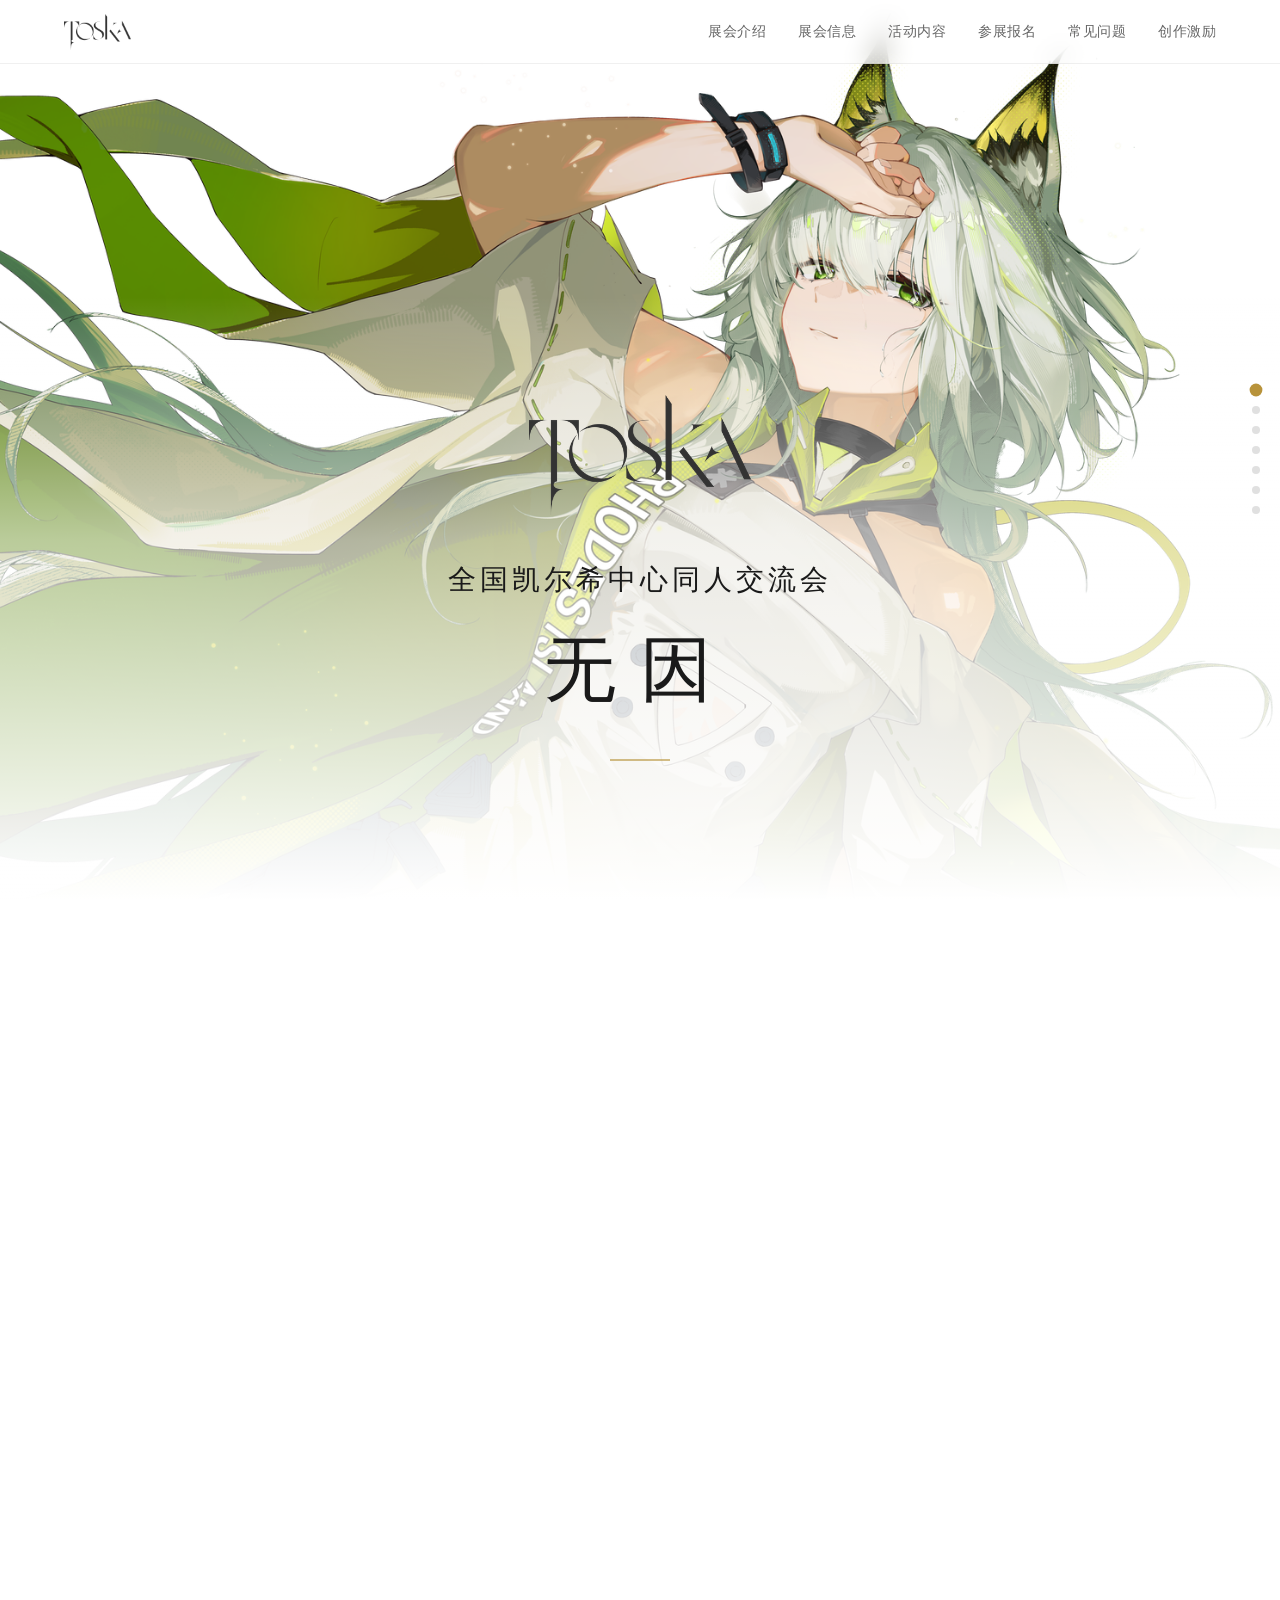
==== commit 0310bd50: "Update 2026-07-05 04" ====
--- a/toska/index.html
+++ b/toska/index.html
@@ -34,6 +34,7 @@
         <li><a href="#" data-page="3">活动内容</a></li>
         <li><a href="#" data-page="4">参展报名</a></li>
         <li><a href="#" data-page="5">常见问题</a></li>
+        <li><a href="foresight/">创作激励</a></li>
       </ul>
       <button class="nav-toggle" id="nav-toggle" aria-label="菜单">
         <span></span><span></span><span></span>
--- a/toska/style.css
+++ b/toska/style.css
@@ -529,6 +529,7 @@
   .page-dots { right: 8px; gap: 8px; }
   .dot { width: 6px; height: 6px; }
 
+  .hero-bg { background-position: 68% center; }
   .hero-subtitle { font-size: 48px; font-weight: 300; letter-spacing: 12px; }
   .hero-title { font-size: 20px; letter-spacing: 2px; }
   .hero-content { padding: 40vh 24px 80px; }
@@ -539,5 +540,6 @@
   .register-grid { grid-template-columns: 1fr; }
   .footer-links { grid-template-columns: 1fr; gap: 32px; }
 
-  .page-section { padding: 64px 24px; }
-}
+  .page-section { padding: 64px 24px; align-items: flex-start; }
+  .page-footer { align-items: flex-start; }
+}
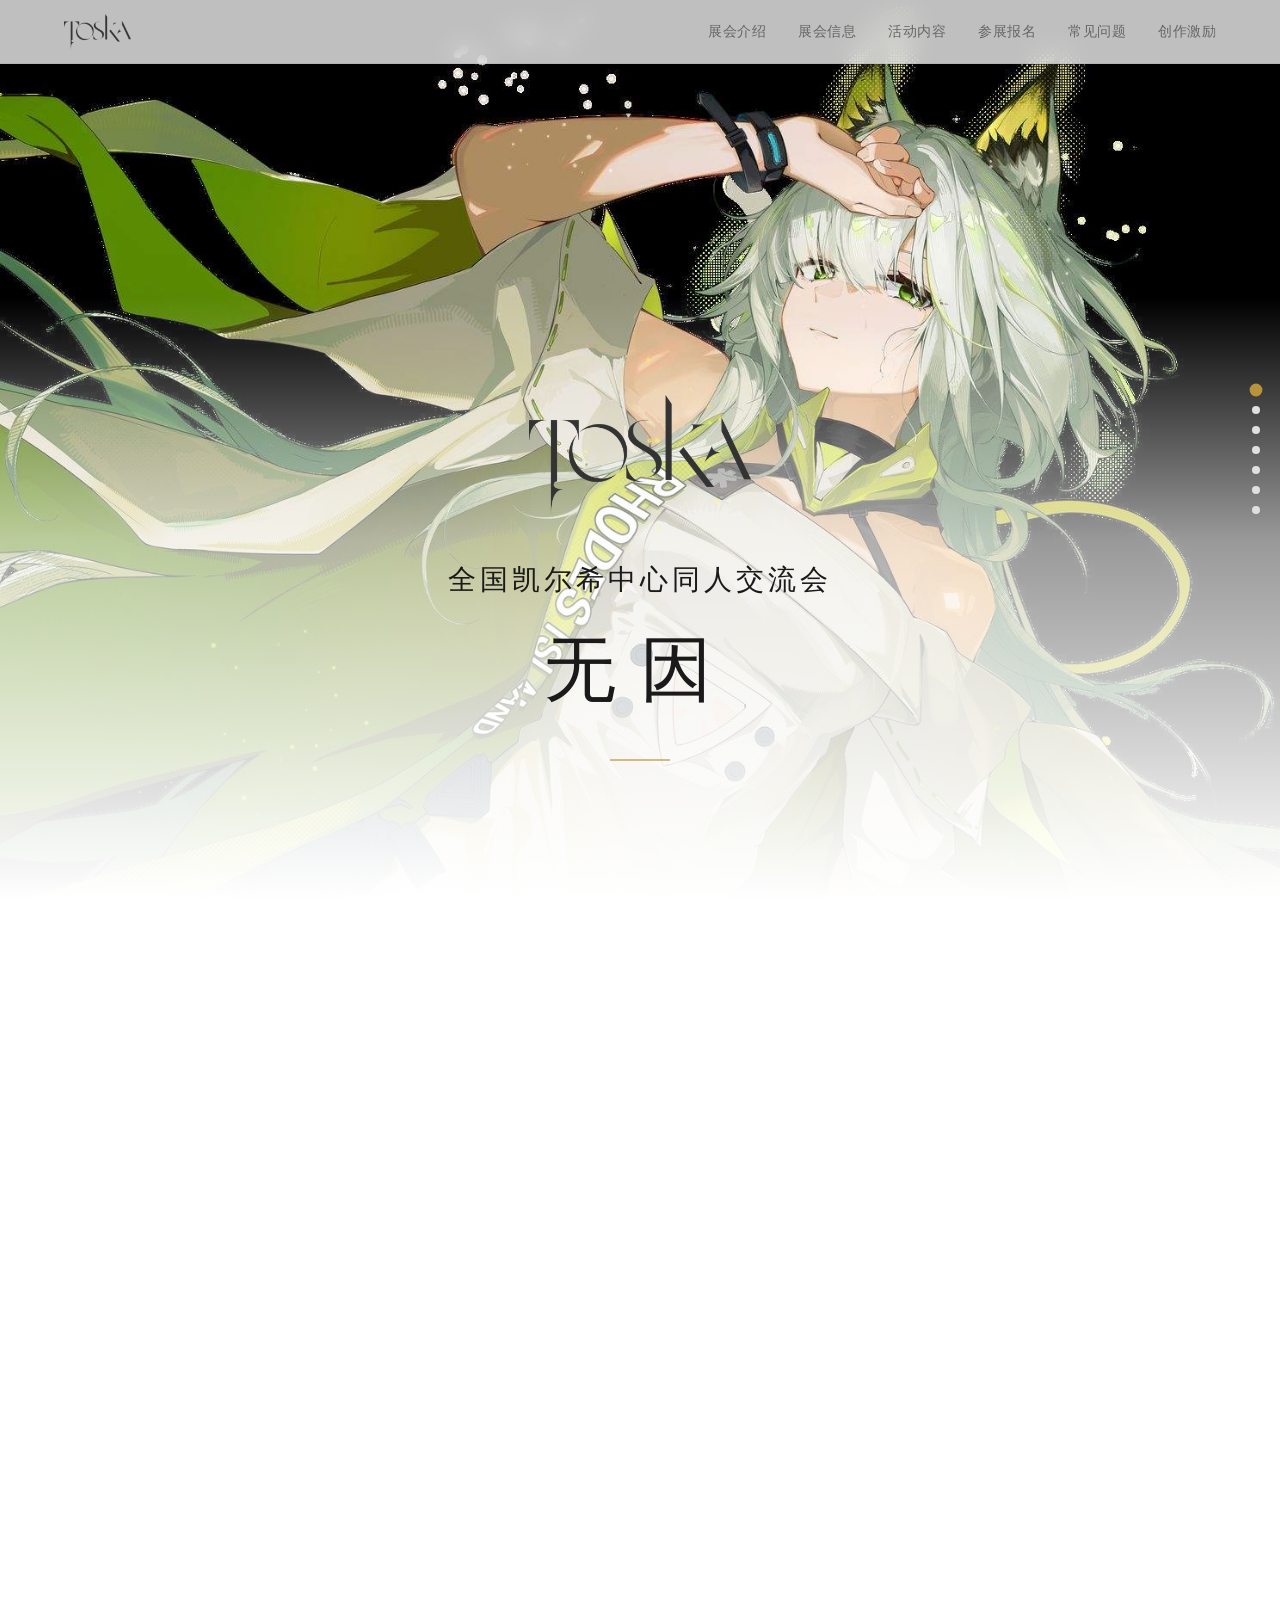
==== commit 357300ec: "Update 2026-07-05 12" ====
--- a/toska/index.html
+++ b/toska/index.html
@@ -58,7 +58,7 @@
 
     <!-- Page 0: Hero -->
     <section class="page page-hero" data-page="0">
-      <div class="hero-bg" style="background-image: url('assets/images/toska-kv-nobg.png');"></div>
+      <div class="hero-bg" style="background-image: url('assets/images/toska-kv-nobg.jpg');"></div>
       <div class="hero-overlay"></div>
       <div class="hero-content">
         <div class="hero-logo">
@@ -134,28 +134,28 @@
         <div class="section-divider"></div>
         <div class="content-grid">
           <div class="content-card">
-            <div class="content-card-img" style="background-image: url('assets/images/toska-kv-nobg.png');"></div>
-            <div class="content-card-body">
-              <h3>PLACEHOLDER</h3>
-              <p>PLACEHOLDER</p>
-            </div>
-          </div>
-          <div class="content-card">
-            <div class="content-card-img" style="background-image: url('assets/images/toska-kv-nobg.png');"></div>
-            <div class="content-card-body">
-              <h3>PLACEHOLDER</h3>
-              <p>PLACEHOLDER</p>
-            </div>
-          </div>
-          <div class="content-card">
-            <div class="content-card-img" style="background-image: url('assets/images/toska-kv-nobg.png');"></div>
-            <div class="content-card-body">
-              <h3>PLACEHOLDER</h3>
-              <p>PLACEHOLDER</p>
-            </div>
-          </div>
-          <div class="content-card">
-            <div class="content-card-img" style="background-image: url('assets/images/toska-kv-nobg.png');"></div>
+            <div class="content-card-img" style="background-image: url('assets/images/toska-kv-nobg.jpg');"></div>
+            <div class="content-card-body">
+              <h3>PLACEHOLDER</h3>
+              <p>PLACEHOLDER</p>
+            </div>
+          </div>
+          <div class="content-card">
+            <div class="content-card-img" style="background-image: url('assets/images/toska-kv-nobg.jpg');"></div>
+            <div class="content-card-body">
+              <h3>PLACEHOLDER</h3>
+              <p>PLACEHOLDER</p>
+            </div>
+          </div>
+          <div class="content-card">
+            <div class="content-card-img" style="background-image: url('assets/images/toska-kv-nobg.jpg');"></div>
+            <div class="content-card-body">
+              <h3>PLACEHOLDER</h3>
+              <p>PLACEHOLDER</p>
+            </div>
+          </div>
+          <div class="content-card">
+            <div class="content-card-img" style="background-image: url('assets/images/toska-kv-nobg.jpg');"></div>
             <div class="content-card-body">
               <h3>PLACEHOLDER</h3>
               <p>PLACEHOLDER</p>
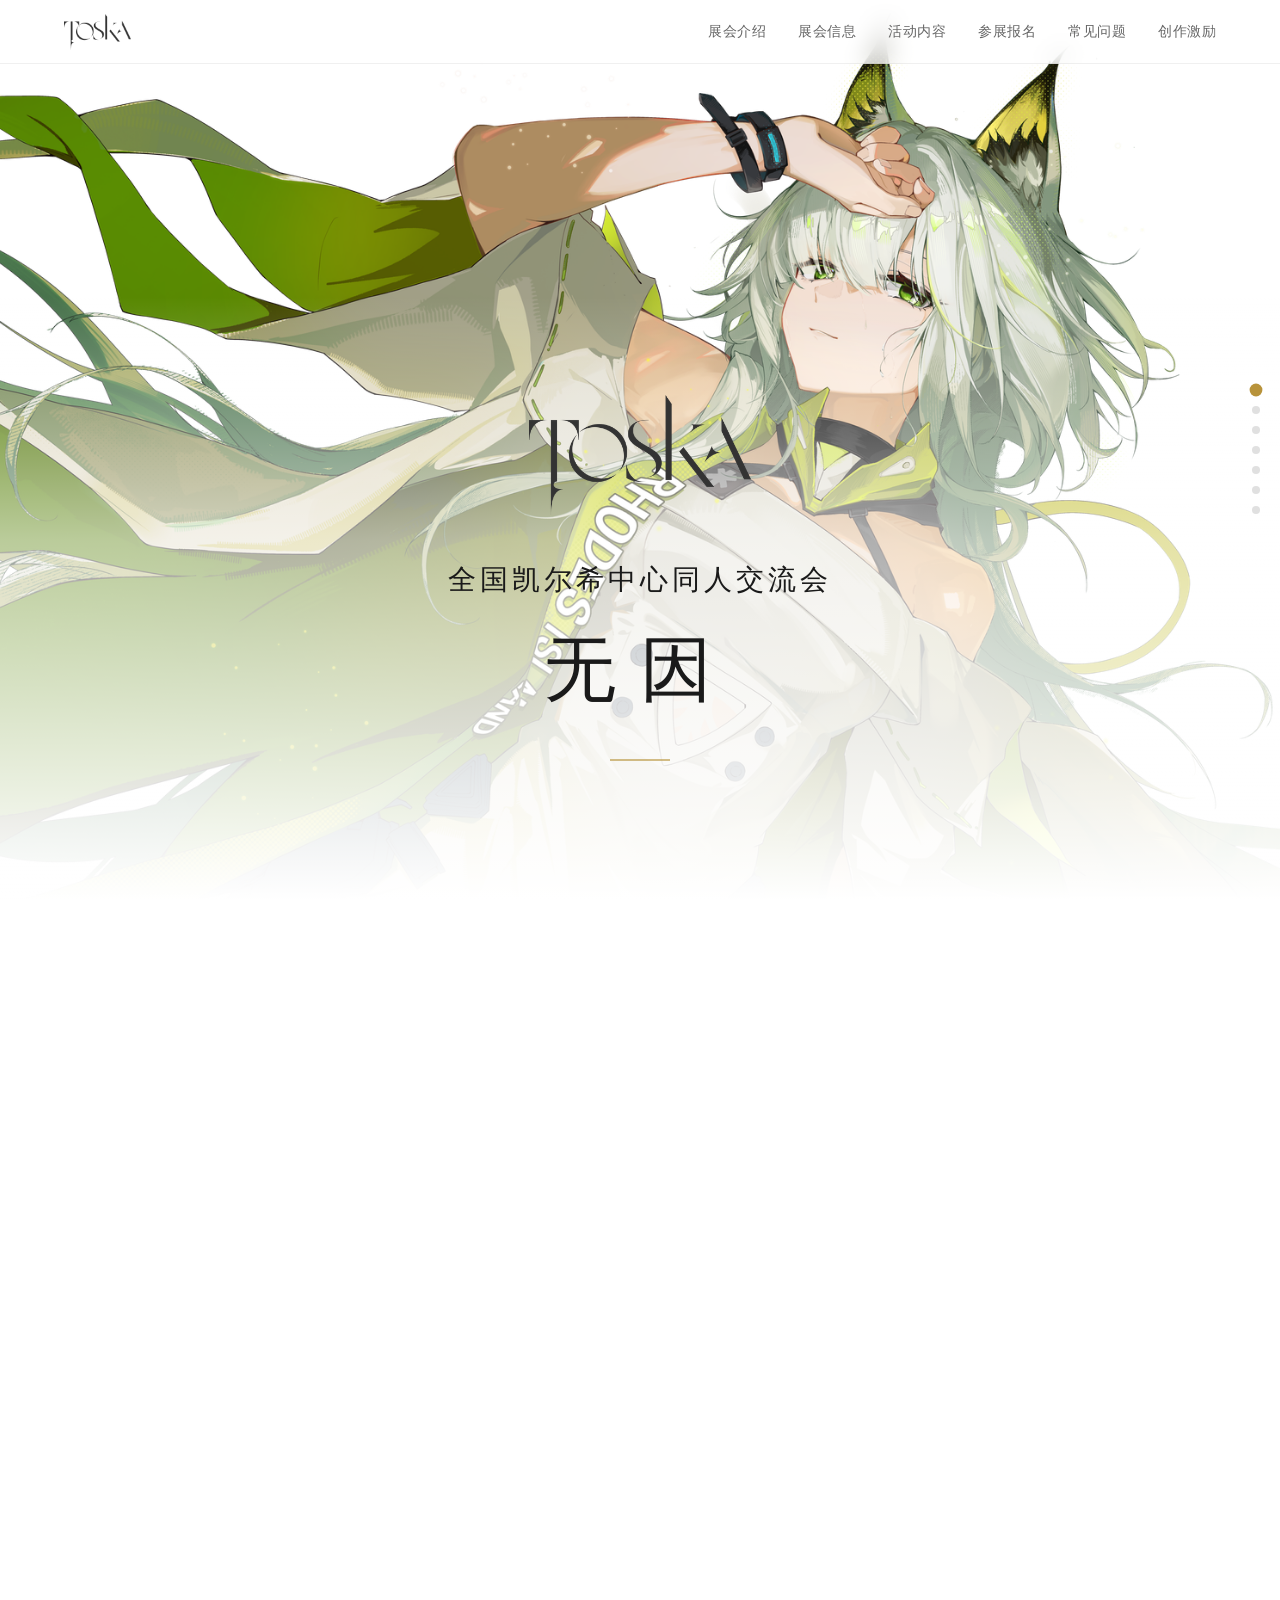
==== commit a76d840d: "Update 2026-07-05 13" ====
--- a/toska/index.html
+++ b/toska/index.html
@@ -58,7 +58,7 @@
 
     <!-- Page 0: Hero -->
     <section class="page page-hero" data-page="0">
-      <div class="hero-bg" style="background-image: url('assets/images/toska-kv-nobg.jpg');"></div>
+      <div class="hero-bg" style="background-image: url('assets/images/toska-kv-nobg.png');"></div>
       <div class="hero-overlay"></div>
       <div class="hero-content">
         <div class="hero-logo">
@@ -134,28 +134,28 @@
         <div class="section-divider"></div>
         <div class="content-grid">
           <div class="content-card">
-            <div class="content-card-img" style="background-image: url('assets/images/toska-kv-nobg.jpg');"></div>
-            <div class="content-card-body">
-              <h3>PLACEHOLDER</h3>
-              <p>PLACEHOLDER</p>
-            </div>
-          </div>
-          <div class="content-card">
-            <div class="content-card-img" style="background-image: url('assets/images/toska-kv-nobg.jpg');"></div>
-            <div class="content-card-body">
-              <h3>PLACEHOLDER</h3>
-              <p>PLACEHOLDER</p>
-            </div>
-          </div>
-          <div class="content-card">
-            <div class="content-card-img" style="background-image: url('assets/images/toska-kv-nobg.jpg');"></div>
-            <div class="content-card-body">
-              <h3>PLACEHOLDER</h3>
-              <p>PLACEHOLDER</p>
-            </div>
-          </div>
-          <div class="content-card">
-            <div class="content-card-img" style="background-image: url('assets/images/toska-kv-nobg.jpg');"></div>
+            <div class="content-card-img" style="background-image: url('assets/images/toska-kv-nobg.png');"></div>
+            <div class="content-card-body">
+              <h3>PLACEHOLDER</h3>
+              <p>PLACEHOLDER</p>
+            </div>
+          </div>
+          <div class="content-card">
+            <div class="content-card-img" style="background-image: url('assets/images/toska-kv-nobg.png');"></div>
+            <div class="content-card-body">
+              <h3>PLACEHOLDER</h3>
+              <p>PLACEHOLDER</p>
+            </div>
+          </div>
+          <div class="content-card">
+            <div class="content-card-img" style="background-image: url('assets/images/toska-kv-nobg.png');"></div>
+            <div class="content-card-body">
+              <h3>PLACEHOLDER</h3>
+              <p>PLACEHOLDER</p>
+            </div>
+          </div>
+          <div class="content-card">
+            <div class="content-card-img" style="background-image: url('assets/images/toska-kv-nobg.png');"></div>
             <div class="content-card-body">
               <h3>PLACEHOLDER</h3>
               <p>PLACEHOLDER</p>
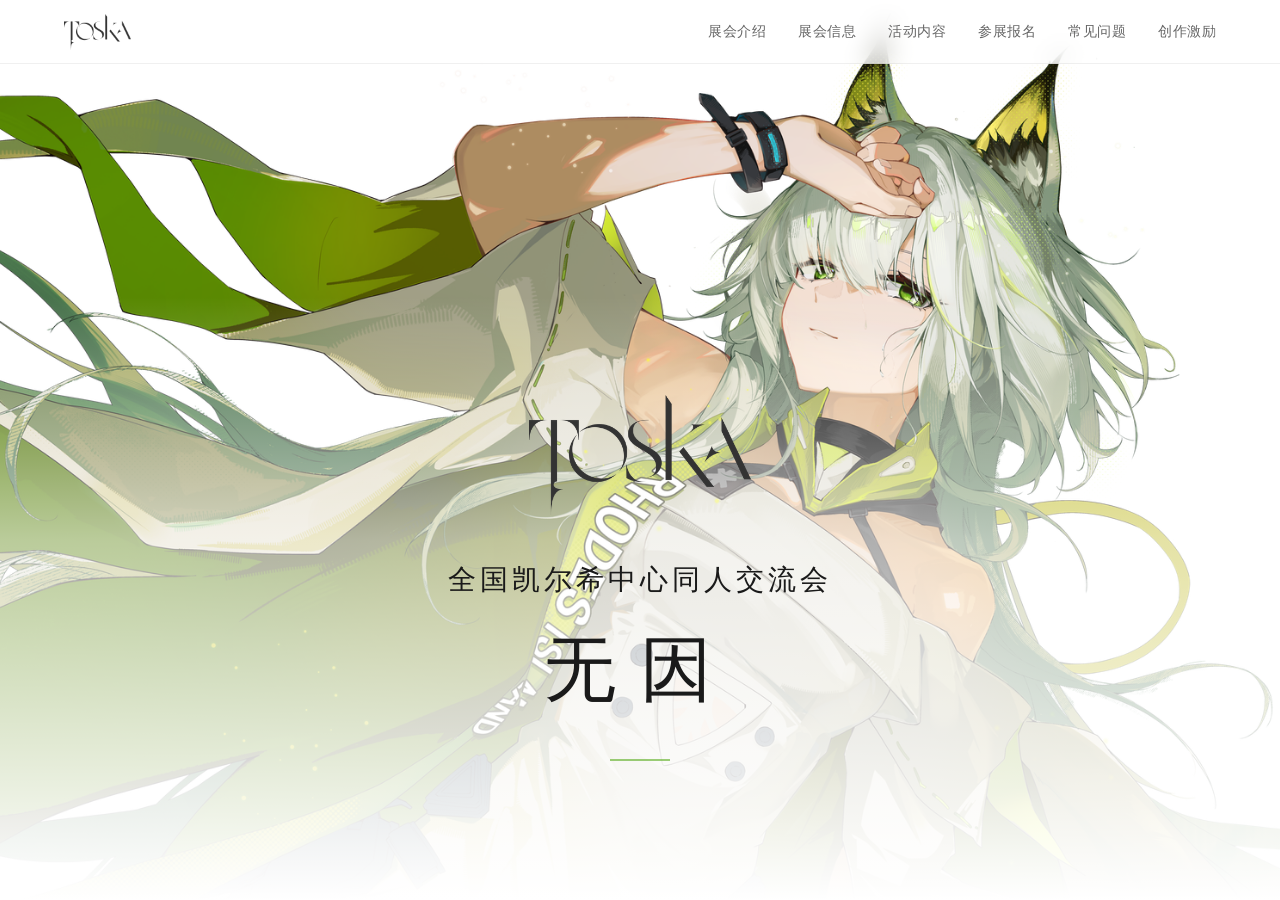
==== commit 15747361: "Update 2026-07-05 17" ====
--- a/toska/index.html
+++ b/toska/index.html
@@ -42,17 +42,6 @@
     </div>
   </nav>
 
-  <!-- Side dots -->
-  <div class="page-dots" id="page-dots">
-    <span class="dot active" data-page="0"></span>
-    <span class="dot" data-page="1"></span>
-    <span class="dot" data-page="2"></span>
-    <span class="dot" data-page="3"></span>
-    <span class="dot" data-page="4"></span>
-    <span class="dot" data-page="5"></span>
-    <span class="dot" data-page="6"></span>
-  </div>
-
   <!-- Page wrapper -->
   <div class="pages" id="pages">
 
--- a/toska/style.css
+++ b/toska/style.css
@@ -8,9 +8,9 @@
   --text-primary: #1a1a1a;
   --text-secondary: #666666;
   --text-muted: #999999;
-  --accent: #b8933a;
-  --accent-dim: rgba(184, 147, 58, 0.1);
-  --accent-glow: rgba(184, 147, 58, 0.2);
+  --accent: hsl(95, 70%, 40%);
+  --accent-dim: hsla(95, 70%, 40%, 0.1);
+  --accent-glow: hsla(95, 70%, 40%, 0.2);
   --divider: #e0e0e0;
   --nav-height: 64px;
   --max-width: 1200px;
@@ -18,7 +18,8 @@
 }
 
 html, body {
-  height: 100vh;
+  width: 100%;
+  height: 100%;
   overflow: hidden;
 }
 
@@ -80,7 +81,7 @@
   height: 100%;
   width: 0%;
   background: var(--accent);
-  box-shadow: 0 0 6px rgba(184, 147, 58, 0.3);
+  box-shadow: 0 0 6px hsla(95, 70%, 40%, 0.3);
 }
 
 .splash-pct {
@@ -97,17 +98,97 @@
 
 /* ===== Page Wrapper ===== */
 .pages {
-  height: 100vh;
-  transition: transform var(--transition-speed) cubic-bezier(0.77, 0, 0.175, 1);
-  will-change: transform;
+  position: relative;
+  width: 100%;
+  height: 100%;
+  overflow: hidden;
+  background: hsl(95, 70%, 40%);
 }
 
 .page {
-  height: 100vh;
-  overflow-y: auto;
-  overflow-x: hidden;
-  display: flex;
+  position: absolute;
+  top: 0; left: 0;
+  width: 100%;
+  height: 100%;
+  overflow: hidden;
+  display: none;
   align-items: center;
+  background: #ffffff;
+}
+
+.page.active {
+  display: flex;
+  clip-path: inset(0 0 0 0);
+}
+
+/* Transition states */
+.page.entering {
+  display: flex;
+}
+.page.entering.fwd {
+  animation: enter-from-right var(--enter-speed, 0.7s) cubic-bezier(0.77, 0, 0.175, 1) forwards;
+}
+.page.entering.rev {
+  animation: enter-from-left var(--enter-speed, 0.7s) cubic-bezier(0.77, 0, 0.175, 1) forwards;
+}
+.page.leaving {
+  display: flex;
+}
+.page.leaving.fwd {
+  animation: exit-to-left var(--exit-speed, 0.5s) ease forwards;
+}
+.page.leaving.rev {
+  animation: exit-to-right var(--exit-speed, 0.5s) ease forwards;
+}
+
+/* Per-page speeds */
+.page[data-page="0"] { --enter-speed: 1.2s; --exit-speed: 1s; }
+.page[data-page="1"] { --enter-speed: 1.2s; --exit-speed: 1s; }
+.page[data-page="2"] { --enter-speed: 1.2s; --exit-speed: 1s; }
+.page[data-page="3"] { --enter-speed: 1.2s; --exit-speed: 1s; }
+.page[data-page="4"] { --enter-speed: 1.2s; --exit-speed: 1s; }
+.page[data-page="5"] { --enter-speed: 1.2s; --exit-speed: 1s; }
+.page[data-page="6"] { --enter-speed: 1.2s; --exit-speed: 1s; }
+
+@keyframes enter-from-right {
+  from { clip-path: inset(0 0 0 100%); }
+  to   { clip-path: inset(0 0 0 0); }
+}
+@keyframes enter-from-left {
+  from { clip-path: inset(0 100% 0 0); }
+  to   { clip-path: inset(0 0 0 0); }
+}
+@keyframes exit-to-left {
+  from { clip-path: inset(0 0 0 0); }
+  to   { clip-path: inset(0 100% 0 0); }
+}
+@keyframes exit-to-right {
+  from { clip-path: inset(0 0 0 0); }
+  to   { clip-path: inset(0 0 0 100%); }
+}
+
+/* Mobile: vertical wipe (up) */
+@media (max-width: 768px) {
+  .page[data-page] { --enter-speed: 1s; --exit-speed: 0.8s; }
+
+  /* Forward: new from bottom, old exits up */
+  @keyframes enter-from-right {
+    from { clip-path: inset(100% 0 0 0); }
+    to   { clip-path: inset(0 0 0 0); }
+  }
+  @keyframes exit-to-left {
+    from { clip-path: inset(0 0 0 0); }
+    to   { clip-path: inset(0 0 100% 0); }
+  }
+  /* Reverse: new from top, old exits down */
+  @keyframes enter-from-left {
+    from { clip-path: inset(0 0 100% 0); }
+    to   { clip-path: inset(0 0 0 0); }
+  }
+  @keyframes exit-to-right {
+    from { clip-path: inset(0 0 0 0); }
+    to   { clip-path: inset(100% 0 0 0); }
+  }
 }
 
 /* ===== Navigation ===== */
@@ -175,36 +256,13 @@
   transition: all 0.3s;
 }
 
-/* ===== Side Dots ===== */
-.page-dots {
-  position: fixed;
-  right: 20px;
-  top: 50%;
-  transform: translateY(-50%);
-  z-index: 999;
-  display: flex;
-  flex-direction: column;
-  gap: 12px;
-}
-
-.dot {
-  width: 8px;
-  height: 8px;
-  border-radius: 50%;
-  background: var(--divider);
-  cursor: pointer;
-  transition: all 0.3s;
-}
-
-.dot:hover { background: var(--text-muted); }
-.dot.active { background: var(--accent); transform: scale(1.6); }
-
 /* ===== Hero Page ===== */
 .page-hero {
   position: relative;
   align-items: center;
   justify-content: center;
   overflow: hidden;
+  background: #ffffff;
 }
 
 .hero-bg {
@@ -456,7 +514,7 @@
 
 /* ===== Footer ===== */
 .page-footer {
-  background: #f5f5f5;
+  background: #1a1a1a;
   justify-content: center;
 }
 
@@ -464,7 +522,7 @@
 
 .footer-brand { text-align: center; margin-bottom: 48px; }
 
-.footer-logo { height: 48px; margin: 0 auto 12px; }
+.footer-logo { height: 48px; margin: 0 auto 12px; filter: invert(0.8); }
 
 .footer-brand p { color: var(--text-muted); font-size: 14px; letter-spacing: 2px; }
 
@@ -526,9 +584,6 @@
     border-bottom: 1px solid var(--divider);
   }
 
-  .page-dots { right: 8px; gap: 8px; }
-  .dot { width: 6px; height: 6px; }
-
   .hero-bg { background-position: 68% center; }
   .hero-subtitle { font-size: 48px; font-weight: 300; letter-spacing: 12px; }
   .hero-title { font-size: 20px; letter-spacing: 2px; }
@@ -541,5 +596,5 @@
   .footer-links { grid-template-columns: 1fr; gap: 32px; }
 
   .page-section { padding: 64px 24px; align-items: flex-start; }
-  .page-footer { align-items: flex-start; }
-}
+  .page-footer { align-items: flex-start; padding-top: 120px; }
+}
